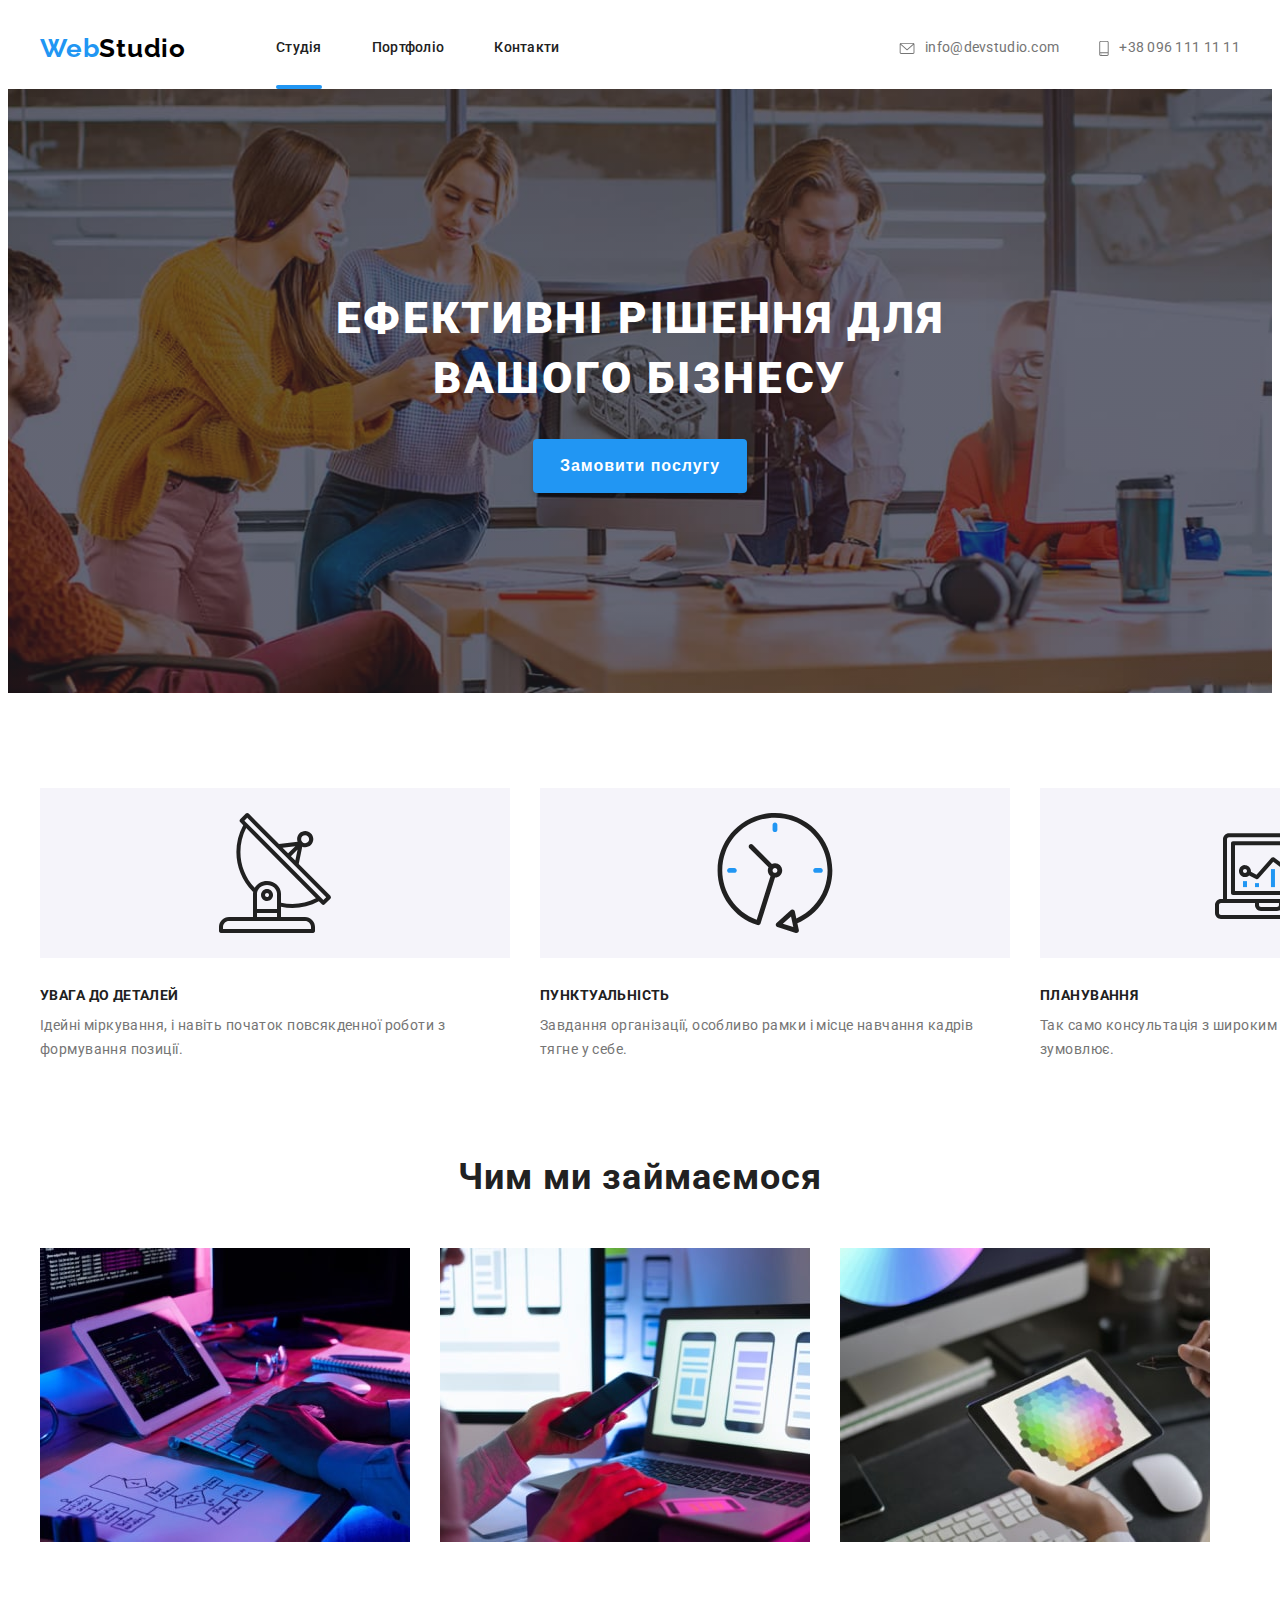
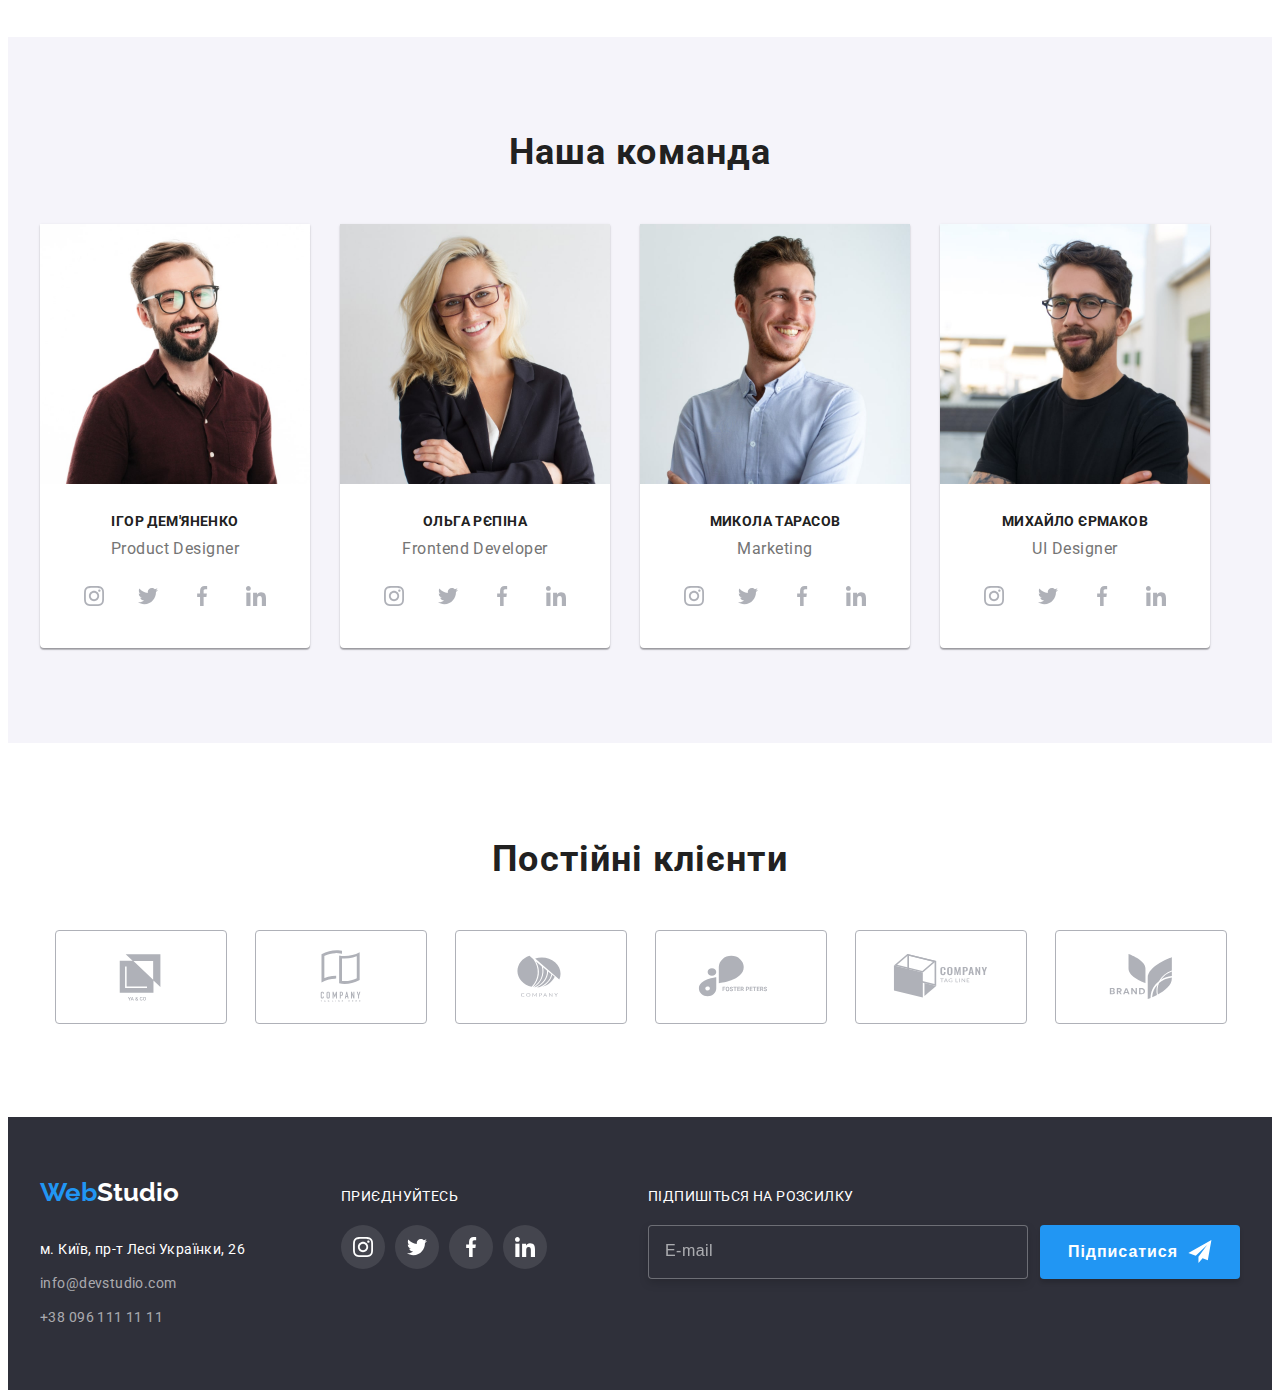
==== index.html @ 0c6d08ba "Homework-7.1." ====
<!DOCTYPE html>
<html lang="uk-ua">
<head>
    <meta charset="UTF-8">
    <meta http-equiv="X-UA-Compatible" content="IE=edge">
    <meta name="viewport" content="width=device-width, initial-scale=1.0">
    <title>WebStudio</title>
    <link rel="preconnect" href="https://fonts.googleapis.com"> 
<link rel="preconnect" href="https://fonts.gstatic.com" crossorigin> 
<link href="https://fonts.googleapis.com/css2?family=Raleway:wght@700&family=Roboto:wght@400;500;700;900&display=swap" rel="stylesheet">
<link rel="stylesheet" href="https://cdnjs.cloudflare.com/ajax/libs/modern-normalize/1.1.0/modern-normalize.min.css" integrity="sha512-wpPYUAdjBVSE4KJnH1VR1HeZfpl1ub8YT/NKx4PuQ5NmX2tKuGu6U/JRp5y+Y8XG2tV+wKQpNHVUX03MfMFn9Q==" crossorigin="anonymous" referrerpolicy="no-referrer" />
<link rel="stylesheet" href="./css/style.css">
</head>

<body>
    
    
    <header class="header">    
        <div class="container main-nav">
            <a href="" class="header-logo link"> <span>Web</span>Studio</a>
        <nav class="nav">
        <ul class="header-list list">
            <li class="header-nav"><a href="./index.html" target="_self" class="header-link link active">Студія</a></li>
            <li class="header-nav"><a href="./portfolio/index.html" target="_self" class="header-link link">Портфоліо</a></li>
            <li class="header-nav"><a href="" class="header-link link">Контакти</a></li>
        </ul>
       </nav>
       <ul class="header-info list">
        <li class="header-nav header-icons"><a href="mailto:info@devstudio.com" class="header-links link"><svg width="16" height="12" class="icon-envelope"><use href="./img/icons.svg#icon-envelope-hover"></use></svg>info@devstudio.com</a></li>
        <li class="header-nav header-icons"><a href="tel:+380961111111" class="header-links link"><svg width="10" height="16" class="icon-smartphone"><use href="./img/icons.svg#icon-smartphone"></use></svg>+38 096 111 11 11</a></li>
       </ul>
    </div>
    </header>
    <main>
        <section class="cap">
            <div class="container hero">
          <h1 class="cap-title">Ефективні рішення для вашого бізнесу</h1>
          <button type="button" class="cap-btn" data-modal-open >Замовити послугу</button>
        </div>
        </section>
    
        <section class="details">
            <div class="container details-container">
            <h2 class="visually-hidden">Деталі роботи</h2>
            <ul class="detail-description">
                <li class="details-list list">
                    <svg width="70" height="70" class="icon icon-antenna"><use href="./img/icons.svg#icon-antenna"></use></svg>
                    <h3 class="details-title title">УВАГА ДО ДЕТАЛЕЙ</h3>
                    <p>Ідейні міркування, і навіть початок повсякденної роботи з формування позиції.</p>
                </li>
            </ul>
            <ul class="detail-description">
                <li class="details-list list">
                    <svg width="70" height="70" class="icon icon-antenna"><use href="./img/icons.svg#icon-clock"></use></svg>
                    <h3 class="details-title title">ПУНКТУАЛЬНІСТЬ</h3>
                    <p>Завдання організації, особливо рамки і місце навчання кадрів тягне у себе.</p>
                </li>
            </ul>
            <ul class="detail-description">
                <li class="details-list list">
                    <svg width="70" height="70" class="icon icon-antenna"><use href="./img/icons.svg#icon-diagram"></use></svg>
                    <h3 class="details-title title">ПЛАНУВАННЯ</h3>
                    <p>Так само консультація з широким активом значною мірою зумовлює.</p>
                </li>
            </ul>
            <ul class="detail-description">
                <li class="details-list list">
                    <svg width="70" height="70" class="icon icon-antenna"><use href="./img/icons.svg#icon-astronaut"></use></svg>
                    <h3 class="details-title title">СУЧАСНІ ТЕХНОЛОГІЇ</h3>
            <p>Значимість цих проблем настільки очевидна, що реалізація планових завдань.</p>
                </li>
            </ul>
        </div>
        </section>  

        <section class="work">
            <div class="container work-container">
            <h2 class="work-title">Чим ми займаємося</h2>
            <ul class="work-link list">
                <li class="work-links link"><img src="./img/img1.jpg" alt="Фотографії напрямку діяльності" width="370" height="294"></li>
                <li class="work-links link"><img src="./img/img2.jpg" alt="Фотографії напрямку діяльності" width="370" height="294"></li>
                <li class="work-links link"><img src="./img/img3.jpg" alt="Фотографії напрямку діяльності" width="370" height="294"></li>
            </ul>
            </div>
        </section>

        <section class="team">
            <div class="container team-containner">
            <h2 class="team-title">Наша команда</h2>
            <ul class="team-list list">
                <li class="team-position link">
                    <img src="./img/img_photo1.jpg" alt="Наша команда" width="270" height="260">
                        <h3 class="team-name title">Ігор Дем'яненко</h3>
                        <p class="team-text">Product Designer</p>
                        <ul class="team-soc list">
                            <li class="team-soc-items"><a href="#" class="team-soc-link link"> <svg width="20" height="20" class="team-soc-icons">
                                <use href="./img/icons.svg#icon-instagram"></use>
                            </svg></a></li>
                            <li class="team-soc-items"><a href="#" class="team-soc-link link"> <svg width="20" height="20" class="team-soc-icons">
                                <use href="./img/icons.svg#icon-twitter"></use>
                            </svg></a></li>
                            <li class="team-soc-items"><a href="#" class="team-soc-link link"> <svg width="20" height="20" class="team-soc-icons">
                                <use href="./img/icons.svg#icon-facebook"></use>
                            </svg></a></li>
                            <li class="team-soc-items"><a href="#" class="team-soc-link link"> <svg width="20" height="20" class="team-soc-icons">
                                <use href="./img/icons.svg#icon-linkedin"></use>
                            </svg></a></li>
                        </ul>
                </li>
                <li class="team-position link">
                    <img src="./img/img_photo2.jpg" alt="Наша команда" width="270" height="260">
                        <h3 class="team-name title">Ольга Рєпіна</h3>
                        <p class="team-text">Frontend Developer</p>
                        <ul class="team-soc list">
                            <li class="team-soc-items"><a href="#" class="team-soc-link link"> <svg width="20" height="20" class="team-soc-icons">
                                <use href="./img/icons.svg#icon-instagram"></use>
                            </svg></a></li>
                            <li class="team-soc-items"><a href="#" class="team-soc-link link"> <svg width="20" height="20" class="team-soc-icons">
                                <use href="./img/icons.svg#icon-twitter"></use>
                            </svg></a></li>
                            <li class="team-soc-items"><a href="#" class="team-soc-link link"> <svg width="20" height="20" class="team-soc-icons">
                                <use href="./img/icons.svg#icon-facebook"></use>
                            </svg></a></li>
                            <li class="team-soc-items"><a href="#" class="team-soc-link link"> <svg width="20" height="20" class="team-soc-icons">
                                <use href="./img/icons.svg#icon-linkedin"></use>
                            </svg></a></li>
                        </ul>
                </li>
                <li class="team-position link">
                    <img  src="./img/img_photo3.jpg" alt="Наша команда" width="270" height="260">
                        <h3 class="team-name title">Микола Тарасов</h3>
                        <p class="team-text">Marketing</p>
                        <ul class="team-soc list">
                            <li class="team-soc-items"><a href="#" class="team-soc-link link"> <svg width="20" height="20" class="team-soc-icons">
                                <use href="./img/icons.svg#icon-instagram"></use>
                            </svg></a></li>
                            <li class="team-soc-items"><a href="#" class="team-soc-link link"> <svg width="20" height="20" class="team-soc-icons">
                                <use href="./img/icons.svg#icon-twitter"></use>
                            </svg></a></li>
                            <li class="team-soc-items"><a href="#" class="team-soc-link link"> <svg width="20" height="20" class="team-soc-icons">
                                <use href="./img/icons.svg#icon-facebook"></use>
                            </svg></a></li>
                            <li class="team-soc-items"><a href="#" class="team-soc-link link"> <svg width="20" height="20" class="team-soc-icons">
                                <use href="./img/icons.svg#icon-linkedin"></use>
                            </svg></a></li>
                        </ul>
                </li>
                <li class="team-position link">
                    <img src="./img/img_photo4.jpg" alt="Наша команда" width="270" height="260">
                        <h3 class="team-name title">Михайло Єрмаков</h3>
                        <p class="team-text">UI Designer</p>
                        <ul class="team-soc list">
                            <li class="team-soc-items"><a href="#" class="team-soc-link link"> <svg width="20" height="20" class="team-soc-icons">
                                <use href="./img/icons.svg#icon-instagram"></use>
                            </svg></a></li>
                            <li class="team-soc-items"><a href="#" class="team-soc-link link"> <svg width="20" height="20" class="team-soc-icons">
                                <use href="./img/icons.svg#icon-twitter"></use>
                            </svg></a></li>
                            <li class="team-soc-items"><a href="#" class="team-soc-link link"> <svg width="20" height="20" class="team-soc-icons">
                                <use href="./img/icons.svg#icon-facebook"></use>
                            </svg></a></li>
                            <li class="team-soc-items"><a href="#" class="team-soc-link link"> <svg width="20" height="20" class="team-soc-icons">
                                <use href="./img/icons.svg#icon-linkedin"></use>
                            </svg></a></li>
                        </ul>
                </li>
            </ul>

            
           </div>
        
        </section>
        <section class="customers">
            <div class="container regular-customers">
                <h2 class="customers-title title">Постійні клієнти</h2>
                <ul class="customers-list list">
                    <li class="customers-items"><a href="#" class="customers-link link"><svg width="106" height="60" class="icon-Logo-1"><use href="./img/icons.svg#icon-Logo"></use></svg></a></li>
                    <li class="customers-items"><a href="#" class="customers-link link"><svg width="106" height="60" class="icon-Logo-1"><use href="./img/icons.svg#icon-Logo-2"></use></svg></a></li>
                    <li class="customers-items"><a href="#" class="customers-link link"><svg width="106" height="60" class="icon-Logo-1"><use href="./img/icons.svg#icon-Logo-3"></use></svg></a></li>
                    <li class="customers-items"><a href="#" class="customers-link link"><svg width="106" height="60" class="icon-Logo-1"><use href="./img/icons.svg#icon-Logo-4"></use></svg></a></li>
                    <li class="customers-items"><a href="#" class="customers-link link"><svg width="106" height="60" class="icon-Logo-1"><use href="./img/icons.svg#icon-Logo-5"></use></svg></a></li>
                    <li class="customers-items"><a href="#" class="customers-link link"><svg width="106" height="60" class="icon-Logo-1"><use href="./img/icons.svg#icon-Logo-6"></use></svg></a></li>
                </ul>
            </div>
        </section>
    </main>
    <footer>
        <section class="footer">
            <div class="container footer-container">
            
            <address class="address">
                <ul class="contact-list list">
                    <li><a href="" class="footer-logo link"> <span>Web</span>Studio</a></li>
                    <li class="contact-items"><a href="https://goo.gl/maps/dPoQDVjqcK9kiGsp6" target="_blank" rel="noopener noreferrer nofolow" class="contact-link link contact-address">м. Київ, пр-т Лесі Українки, 26</a></li>
                    <li class="contact-items"><a href="mailto:info@devstudio.com" class="contact-link link">info@devstudio.com</a></li>
                    <li class="contact-items"><a href="tel:+380961111111" class="contact-link link ">+38 096 111 11 11</a></li>
                </ul>
                
                
                <ul class="footer-soc list">
                    <li><p class="footer-title">приєднуйтесь</p></li>
                    
                    <li class="footer-soc-items"><a href="#" class="footer-soc-link link"> <svg width="20" height="20" class="footer-soc-icons">
                        <use href="./img/icons.svg#icon-instagram"></use>
                    </svg></a></li>
                    <li class="footer-soc-items"><a href="#" class="footer-soc-link link"> <svg width="20" height="20" class="footer-soc-icons">
                        <use href="./img/icons.svg#icon-twitter"></use>
                    </svg></a></li>
                    <li class="footer-soc-items"><a href="#" class="footer-soc-link link"> <svg width="20" height="20" class="footer-soc-icons">
                        <use href="./img/icons.svg#icon-facebook"></use>
                    </svg></a></li>
                    <li class="footer-soc-items"><a href="#" class="footer-soc-link link"> <svg width="20" height="20" class="footer-soc-icons">
                        <use href="./img/icons.svg#icon-linkedin"></use>
                    </svg></a></li>
                </ul>
            </address>
            <fotm action="">
                <div class="footer-label"><label for="email" class="footer-form-text">Підпишіться на розсилку</label></div>
                <div class="footer-input-btn"><input type="email" name="email" id="email" class="footer-form-input" placeholder="E-mail">
                <button type="submit" class="footer-btn">Підписатися <svg width="24" height="24" class="icon-send"><use href="./img/icons.svg#icon-send"></use></svg></button></div>
            </fotm>
        </div>
        </section>
    </footer>
    <div class="forma is-hidden" data-modal >
        <div class="forma-bg" >
            <button data-modal-close  type="button" class="forma-bt">
            <svg width="11" height="11" class="icon icon-Vector"><use href="./img/icons.svg#icon-Vector"></use></svg></button>
            <p class="modal-heading">Залиште свої дані, ми вам передзвонимо</p>

            <form action="">
            <div class="modal-imput-group"> 
                <label for="name">Iм'я</label>
                <div class="modal-imput-wrapper"> <input type="text" class="modal-input" id="name" name="name" required>
                <svg width="18" height="18" class="modal-input-icon"><use href="./img/icons.svg#icon-person"></use></svg>
            </div>
            </div>

                <div class="modal-imput-group">
                    <label for="tel">Телефон</label>
                    <div class="modal-imput-wrapper"> <input type="tel" class="modal-input" id="tel" name="tel" required>
                    <svg width="18" height="18" class="modal-input-icon"><use href="./img/icons.svg#icon-phone"></use></svg>
                </div>
            </div>

                <div class="modal-imput-group">
                <label for="email">Пошта</label>
                <div class="modal-imput-wrapper"> <input type="email" class="modal-input" id="email" name="email" required>
                <svg width="18" height="18" class="modal-input-icon"><use href="./img/icons.svg#icon-email"></use></svg>
            </div>
            </div>

            <div class="modal-imput-group">
                <label for="comment">Коментар</label>
                <textarea name="comment" id="comment" placeholder="Введіть текст" class="modal-text"></textarea>
            </div>

            <div class="modal-imput-group">
                <input type="checkbox" name="contract" id="contract" required class="modal-politic-check visually-hidden">
                <label for="contract" class="modal-politik-label"><span class="modal-politic-check2"><svg width="11" height="9"><use href="./img/icons.svg#icon-check"></use></svg></span ><div class="modal-contract-span"> Погоджуюся з розсилкою та приймаю <a class="modal-contract link" href="" target="_blank">Умови договору</a></div> </label>  
            </div>
               <div class="btn-sumbit"> <button type="submit" class="form-btn">Відправити</button></div>
            
            </form>
            
        </div>
    </div>
    <script src="./js/modal.js"></script>
</body>
</html>
---- css/style.css ----
:root{
    --accent-color: #2196F3;
    --color-white: #FFFFFF;
}


p, h1, h2, h3 {
    margin: 0px;
}
ul {
margin: 0px;
padding: 0px;
}

img {
    display: block;
}


body{
    font-family: 'roboto', 'relewey', sans-serif;
    color: #212121;
}

/* --------------UNIVERSAL CLASSES------------ */


.container {
    width: 1200px;
    padding: 0px 15px;
    margin-left: auto;
    margin-right: auto;
    /* outline: 2px solid red; */
}



.link{
    text-decoration: none;
}

.list{
    list-style: none;
}

.title {
    font-size: 14px;
    line-height: 1.14;
    letter-spacing: 0.03em;
    text-transform: uppercase;
    }

.visually-hidden {
        position: absolute;
        width: 1px;
        height: 1px;
        margin: -1px;
        border: 0;
        padding: 0;
        white-space: nowrap;
        overflow: hidden;
        opacity: 0;
    }


/* --------------HEADER------------ */





.header{
    background-color: #FFFFFF;
    border-bottom: #ECECEC;
}

.main-nav {
    display: flex;
    align-items: center;
}



.header-logo {
padding: 25px 0px;
margin-right: 90px;
display: block;


font-family: 'Raleway';
font-style: normal;
font-weight: 700;
font-size: 26px;
line-height: 1.19;
letter-spacing: 0.03em;
color: #000000;
}

.header-logo > span {
color: #2196F3;
}

.header-list{
    display: flex;
}
.header-list .header-nav:not(:last-child) {
    margin-right: 50px;
}


.header-link {
    display: block;
    padding-top: 32px;
    padding-bottom: 33px;
    position: relative;
    transition-property: var(--accent-color);
    transition-duration: 250ms;
   

    font-weight: 500;
    font-size: 14px;
    line-height: 1.14;
    letter-spacing: 0.02em;
    color: #212121;
    
}

.header-link:hover,
.header-link:focus,
.header-link:active {
    color: var(--accent-color);
}

.active:visited{
    color: var(--accent-color);
}



.active::after{
    position: absolute;
    left: 0;
    bottom: 0;
    content: '';
    display: block;
    height: 4px;
    width: 100%;
    background-color: var(--accent-color);
    border-radius: 2px;
}



.header-info {
    margin-left: auto;
    display: flex;
    
}
.header-info .header-nav:not(:last-child) {
    margin-right: 40px;
}

.header-links{
    display: flex;
    padding-top: 30px;
    padding-bottom: 30px;
    align-items: center;

    transition-property: var(--accent-color);
    transition-duration: 250ms;


font-size: 14px;
line-height: 1.14;
letter-spacing: 0.02em;
color: #757575;
}

.header-links:hover,
.header-links:focus{
    color: #2196F3
}

.icon-envelope{
  
    margin-right: 10px;
    fill: currentColor;
}
.icon-envelope:hover,
.icon-envelope:focus{
    fill: currentColor;
}

.icon-smartphone{
    margin-right: 10px;
    fill: currentColor;
}
.icon-smartphone:hover,
.icon-smartphone:focus{
    fill: currentColor;
}


/* --------------CAP------------ */

.cap {
    background-color: 
    #2F303A;
    background-image: linear-gradient(rgba(47, 48, 58, 0.4), rgba(47, 48, 58, 0.4)), url(../img/img-hiro.jpeg);
    background-repeat: no-repeat;
    background-size: cover;
    background-position: center;

}

.hero {
    padding-top: 200px;
    padding-bottom: 200px;
    text-align: center;
    display: block;
    

    
    
}

.cap-title {
    margin-bottom: 30px;
    max-width: 700px;
    margin-left: auto;
    margin-right: auto;
    

    font-weight: 900;
    font-size: 44px;
    line-height: 1.36;
    
    letter-spacing: 0.06em;
    text-transform: uppercase;
    color: #FFFFFF;
}

.cap-btn{
cursor: pointer;
background-color: #2196F3;
border-radius: 4px;
border: 2px solid transparent;
box-shadow: 0px 4px 4px rgba(0, 0, 0, 0.15);
min-width: 200px;
}
.cap-btn{
    display: inline-block;
    padding: 10px 25px;
    text-align: center;

    font-weight: 700;
    font-size: 16px;
    line-height: 1.88;
    letter-spacing: 0.06em; 
    color: #FFFFFF;
}
.cap-btn:hover,
.cap-btn:focus,
.cap-btn:active{
background-color: #2196F3;
}

/* --------------DETAILS------------ */


.details{
    background-color: #FFFFFF;
}

.details-container {
    display: flex;
    padding-top: 95px;
    padding-bottom: 95px;
}

.details-list > p {
    font-size: 14px;
    line-height: 1.71;
    letter-spacing: 0.03em;
    color: #757575;
}

.details-list {
    display: flex;
    flex-wrap: wrap;
    
}

.detail-description:not(:last-child) {
    margin-right: 30px;
}




.icon-antenna{
    width: 270px;
    height: 120px;
    background-color: #F5F4FA;
    margin-bottom: 30px;
    display: flex;
    justify-content: center;
    align-items: center;
    fill: #212121;
    padding: 25px 100px;

}



.details-title {
    margin-bottom: 10px;
}



/* -------------WORK------------- */

.work{
    background-color: #FFFFFF
}

.work-container {
   padding-top: 0px;
   padding-bottom: 95px;
   
}

.work-title {
text-align: center;

font-size: 36px;
line-height: 1.16;
letter-spacing: 0.03em;
margin-bottom: 50px;
}

.work-link {
    display: flex;
}
.work-link .work-links:not(:last-child) {
margin-right: 30px;
}



/* -------------TEAM------------- */

.team{
    background-color: #F5F4FA;
}

.team-containner {
    padding-top: 95px;
    padding-bottom: 95px;
}

.team-title {
font-size: 36px;
line-height: 1.16;
text-align: center;
letter-spacing: 0.03em;
margin-bottom: 50px;
color: #212121;
}

.team-list {
    display: flex;
    
    
}

.team-position{
    background-color: #FFFFFF;
    text-align: center;
    border-radius: 0px 0px 4px 4px;
    box-shadow: 0px 1px 3px rgba(0, 0, 0, 0.12), 0px 1px 1px rgba(0, 0, 0, 0.14), 0px 2px 1px rgba(0, 0, 0, 0.2);
}

.team-list .team-position:not(:last-child){
    margin-right: 30px;
}

.team-name {
    margin: 30px auto 10px;
}

.team-text {
margin-bottom: 15px;

font-size: 16px;
line-height: 1.18;
letter-spacing: 0.03em;
color: #757575;
}

.team-soc{
    display: flex;
    justify-content: center;
    text-align: center;
    padding-bottom: 30px;
}

.team-soc-items{
    width: 44px;
    height: 44px;
}

.team-soc-items:not(:last-child){
    margin-right: 10px;
}

.team-soc-link {
    width: 100%;
    height: 100%;
    display: flex;
    justify-content: center;
    align-items: center;
    border-radius: 50%;
    background-color: #FFFFFF;
    color: #AFB1B8;
    transition-property: background-color;
    transition-duration: 250ms;
    transition-timing-function: linear;
    transition-property: color;
    transition-duration: 250ms;
    transition-timing-function: linear;
}

.team-soc-link:hover {
    background-color: #2196F3;
    color: #FFFFFF;
}
.team-soc-icons {
    fill: currentColor;
}

/* -------------CUSTOMERS------------- */

.customers{
    background-color: #FFFFFF;
}

.regular-customers{
    padding-top: 95px;
    padding-bottom: 95px;
}

.customers-title{
margin-bottom: 50px;

text-transform: none;
font-style: normal;
font-size: 36px;
line-height: 1.17;
text-align: center;
letter-spacing: 0.03em;
color: #212121;
}

.customers-list{
    display: flex;
    justify-content: center;
}
.customers-items:not(:last-child){
    margin-right: 30px;
}

.customers-items{
    width: 170px;
    height: 92px;
   
}


        .customers-link{
            width: 100%;
            height: 100%;
            display: flex;
            justify-content: center;
            align-items: center;
            border: 1px solid #AFB1B8;
            border-radius: 4px;
            background-color: #FFFFFF;
            color: #AFB1B8;

            transition-property: border;
            transition-duration: 250ms;
            transition-timing-function: linear;

            transition-property: color;
            transition-duration: 250ms;
            transition-timing-function: linear;
        }



    .customers-link:hover {
        border: 1px solid #2196F3;
        color: #2196F3;
      }

      .icon-Logo-1{
        fill: currentColor;
      }


/* -------------FOOTER------------- */


.footer {
    background-color: #2F303A
    
}

.footer-container {
    padding-top: 60px;
    padding-bottom: 60px;
    display: flex;
    align-items: baseline;
    
}

.address{
    display: flex;
    align-items: baseline;
}

.contact-list{
    margin-right: 70px;
    min-width: 231px;
}


    
    .footer-logo {
        margin-bottom: 30px;
        display: block;


        font-family: 'Raleway';
        font-style: normal;
        font-weight: 700;
        font-size: 26px;
        line-height: 1.19;
        color: #FFFFFF;

    }

    .footer-logo > span {
        color: #2196F3;
        }

    .contact-link{
        font-style: normal;
        font-size: 14px;
        line-height: 1.71;
        letter-spacing: 0.03em;
        color: rgba(255, 255, 255, 0.6);
    }

    .contact-items:not(:last-child){
        margin-bottom: 10px;
    }

    .contact-address {
        color: #FFFFFF;
    }



.footer-soc{
    display: flex;
    flex-wrap: wrap;
    margin-right: 90px;

}

.footer-title{
min-width: 206px;
margin-bottom: 20px;

font-style: normal;
font-size: 14px;
line-height: 1.14;
letter-spacing: 0.03em;
text-transform: uppercase;
color: #FFFFFF;

}


.footer-soc-items{

text-align: center;
    width: 44px;
    height: 44px;
 
}

.footer-soc-items:not(:last-child){
    margin-right: 10px;
}

.footer-soc-link {
    width: 100%;
    height: 100%;
    display: flex;
    justify-content: center;
    align-items: center;
    border-radius: 50%;
    background-color: rgba(255, 255, 255, 0.1);;
    color: #FFFFFF;

    transition-property: background-color;
    transition-duration: 250ms;
    transition-timing-function: linear;
}

.footer-soc-link:hover {
    background-color: #2196F3;
}
.footer-soc-icons {
    fill: currentColor;
}

.footer-form-join{
    margin-left: auto;
    margin-right: 0;
    
}

.footer-form-text {
    
    font-size: 14px;
    line-height: 16px;
    letter-spacing: 0.03em;
    text-transform: uppercase;
    color: #FFFFFF;
}

.footer-input-btn{
    display: flex;
}

.footer-form-input {
    width: 360px;
    height: 50px;
    border: 1px solid rgba(255, 255, 255, 0.3);
filter: drop-shadow(0px 4px 4px rgba(0, 0, 0, 0.15));
border-radius: 4px;
background-color: #2F303A;
padding-left: 16px;
color: #FFFFFF;
margin-right: 12px;
transition-property: border-color;
transition-duration: 250ms;
transition-timing-function: linear;
}

.footer-form-input:hover,
.footer-form-input:focus{
    outline: transparent;
    border-color: var(--accent-color);
}



.footer-form-input::placeholder{
    font-weight: 400;
    font-size: 16px;
    line-height: 1.25;
    display: flex;
    align-items: center;
    letter-spacing: 0.03em;
    color: rgba(255, 255, 255, 0.6);
    }

.footer-label{
    margin-bottom: 20px;
}

.footer-btn {
    padding: 10px 28px 10px 28px;
    background-color: var(--accent-color);
    box-shadow: 0px 4px 4px rgba(0, 0, 0, 0.15);
border-radius: 4px;
border: transparent;
cursor: pointer;

    font-weight: 700;
font-size: 16px;
line-height: 1.88;
display: flex;
align-items: center;
text-align: center;
letter-spacing: 0.06em;
color: #FFFFFF;

}



.icon-send {
    margin-left: 10px;
    height: 24px;
    width: 24px;
    fill: #FFFFFF;
}





/* ----------------FORM--------------- */


.forma{
    position: fixed;
    top: 0;
    height: 100%;
    width: 100%;
    background-color: rgba(0, 0, 0, 0.2);
    

    transition-property: opacity, visibility;
    transition-duration: 250ms;
    transition-timing-function: linear;  
}



.forma-bg{
    position: absolute;
    left: 50%;
    top: 50%;
    width: 528px;
    height: 581px;
    transform: translate(-50%, -50%) scale(1);
    background-color: #FFFFFF;
    box-shadow: 0px 1px 3px rgba(0, 0, 0, 0.12), 0px 1px 1px rgba(0, 0, 0, 0.14), 0px 2px 1px rgba(0, 0, 0, 0.2);
    border-radius: 4px;
    padding: 40px;

    transition-property: transform;
    transition-duration: 250ms;
    transition-timing-function: linear;
    

} 

.forma.is-hidden .forma-bg{
    transform: translate(-50%, -50%) scale(0);
   
}

.forma-bt{
    display: inline-block;
    cursor: pointer;
    position: absolute;
    top: 8px;
    right: 8px;
    width: 30px;
    height: 30px;
    border-radius: 50%;
    background-color: #FFFFFF;
    border: 1px solid rgba(0, 0, 0, 0.1);
    transition: fill 250ms linear;
    
}

.forma-bt:hover,
.forma-bt:focus{
    fill: var(--accent-color);
}

.is-hidden{
    opacity: 0;
    visibility: hidden;
    pointer-events: none;
}

.modal-heading{
font-weight: 700;
font-size: 20px;
line-height: 1.15;
text-align: center;
letter-spacing: 0.03em;
color: #212121;

margin-bottom: 10px;
}

.modal-input{
    width: 100%;
    height: 40px;
    border: 1px solid rgba(33, 33, 33, 0.2);
    border-radius: 4px;
    padding-left: 12px;
    
}

.modal-text::placeholder{
font-weight: 400;
font-size: 12px;
line-height: 1.16;
letter-spacing: 0.01em;
color: rgba(117, 117, 117, 0.5);
}

.form-btn{
display: inline-block;
align-items: center;
text-align: center;
margin-left: 113px;
margin-right: auto;

font-weight: 700;
font-size: 16px;
line-height: 1.88;
letter-spacing: 0.06em;
color: #FFFFFF;

padding: 10px 52px;
background: #188CE8;
border: #188CE8;
box-shadow: 0px 4px 4px rgba(0, 0, 0, 0.15);
border-radius: 4px;
cursor: pointer;
}


.modal-imput-group label{
font-weight: 400;
font-size: 12px;
line-height: 1.16;
letter-spacing: 0.01em;
color: #757575;
margin-bottom: 5px;
display: block;
}


.modal-imput-group:nth-child(-n + 3){
    margin-bottom: 10px;
}
.modal-imput-group:nth-child(4){
    margin-bottom: 20px;
}
.modal-imput-group:nth-child(5){
    margin-bottom: 30px;
    display: flex;
    justify-content: center;
    align-items: center;
}



.modal-input{
    padding-left: 42px;
    transition-property: border-color;
    transition-duration: 250ms;
    transition-timing-function: linear;
}

.modal-input:hover,
.modal-input:focus{
    border-color: var(--accent-color);
    outline: transparent;
}

.modal-input:hover + svg,
.modal-input:focus + svg{
    fill: var(--accent-color);
}


.modal-text{
width: 448px;
height: 120px;
left: 576px;
top: 519px;
border: 1px solid rgba(33, 33, 33, 0.2);
border-radius: 4px;
resize: none;
padding: 12px 16px;
transition-property: border-color;
transition-duration: 250ms;
transition-timing-function: linear;
}

.modal-text:hover,
.modal-text:focus{
    border-color: var(--accent-color);
    outline: transparent;
}


.modal-input-icon{
    position: absolute;
    top: 50%;
    left: 12px;
    transform: translateY(-50%);
    transition-property: fill;
    transition-duration: 250ms;
    transition-timing-function: linear;
}

.modal-imput-wrapper{
    position: relative;
}

label.modal-politik-label{
align-items: center;
display: flex;
align-items: center;
font-weight: 400;
font-size: 14px;
line-height: 1.71;
letter-spacing: 0.03em;
color: #757575;
/* margin-bottom: 30px; */
}

.modal-politic-check2{
    width: 16px;
    height: 15px;
    border: 2px solid #212121;
    border-radius: 2px;
    margin-right: 10px;
    display: flex;
    justify-content: center;
    align-items: center;
    
}
.modal-politic-check2 svg{
    fill: transparent;
}
.modal-politic-check:checked + label > span{
    border: none;
    background-color: var(--accent-color);
}

.modal-politic-check:checked + label > span svg{
    fill: var(--color-white);
}

.modal-contract{
    padding-left: 3px;
    color: var(--accent-color);
}

.modal-contract-span{
    position: relative;
}

.modal-contract::after{
    content: "";
    display: block;
    position: absolute;
    right: 0;
    bottom: 5px;
    width: 112px;
    height: 1px;
    background-color: var(--accent-color);

}
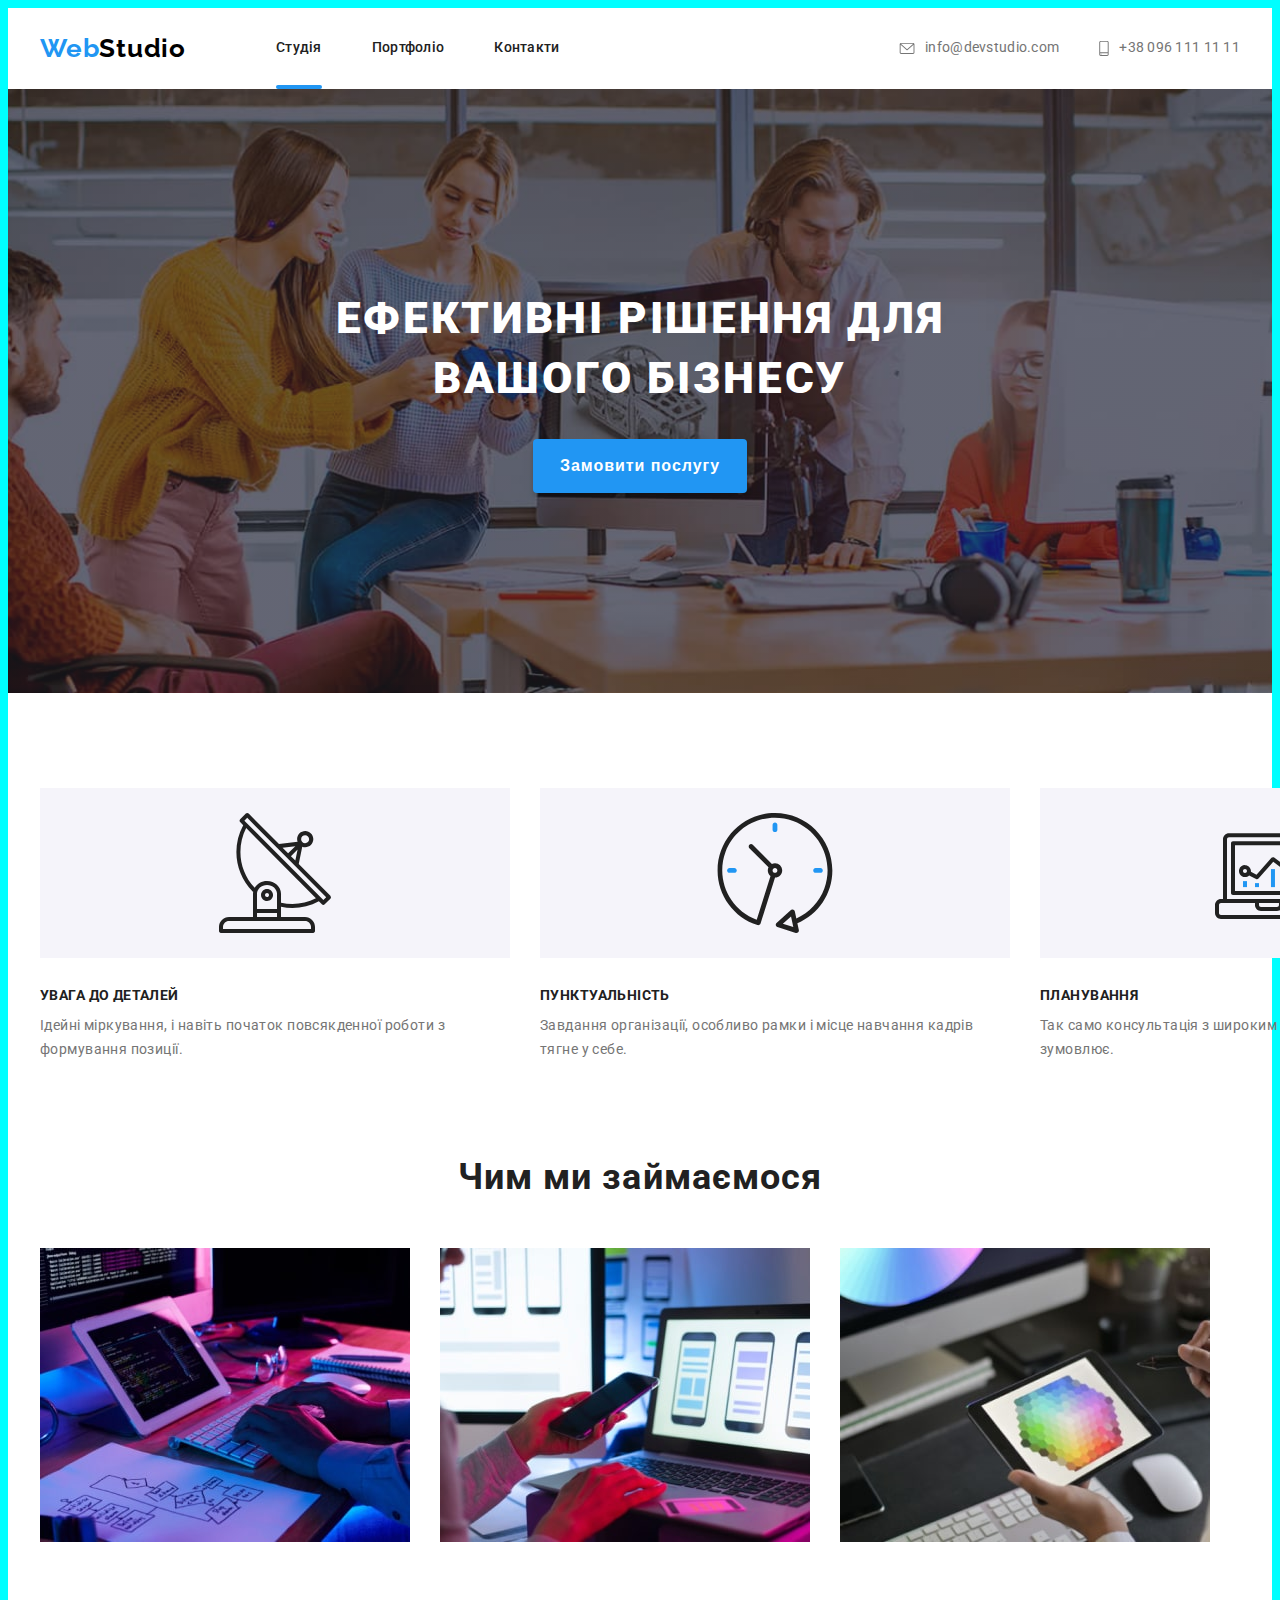
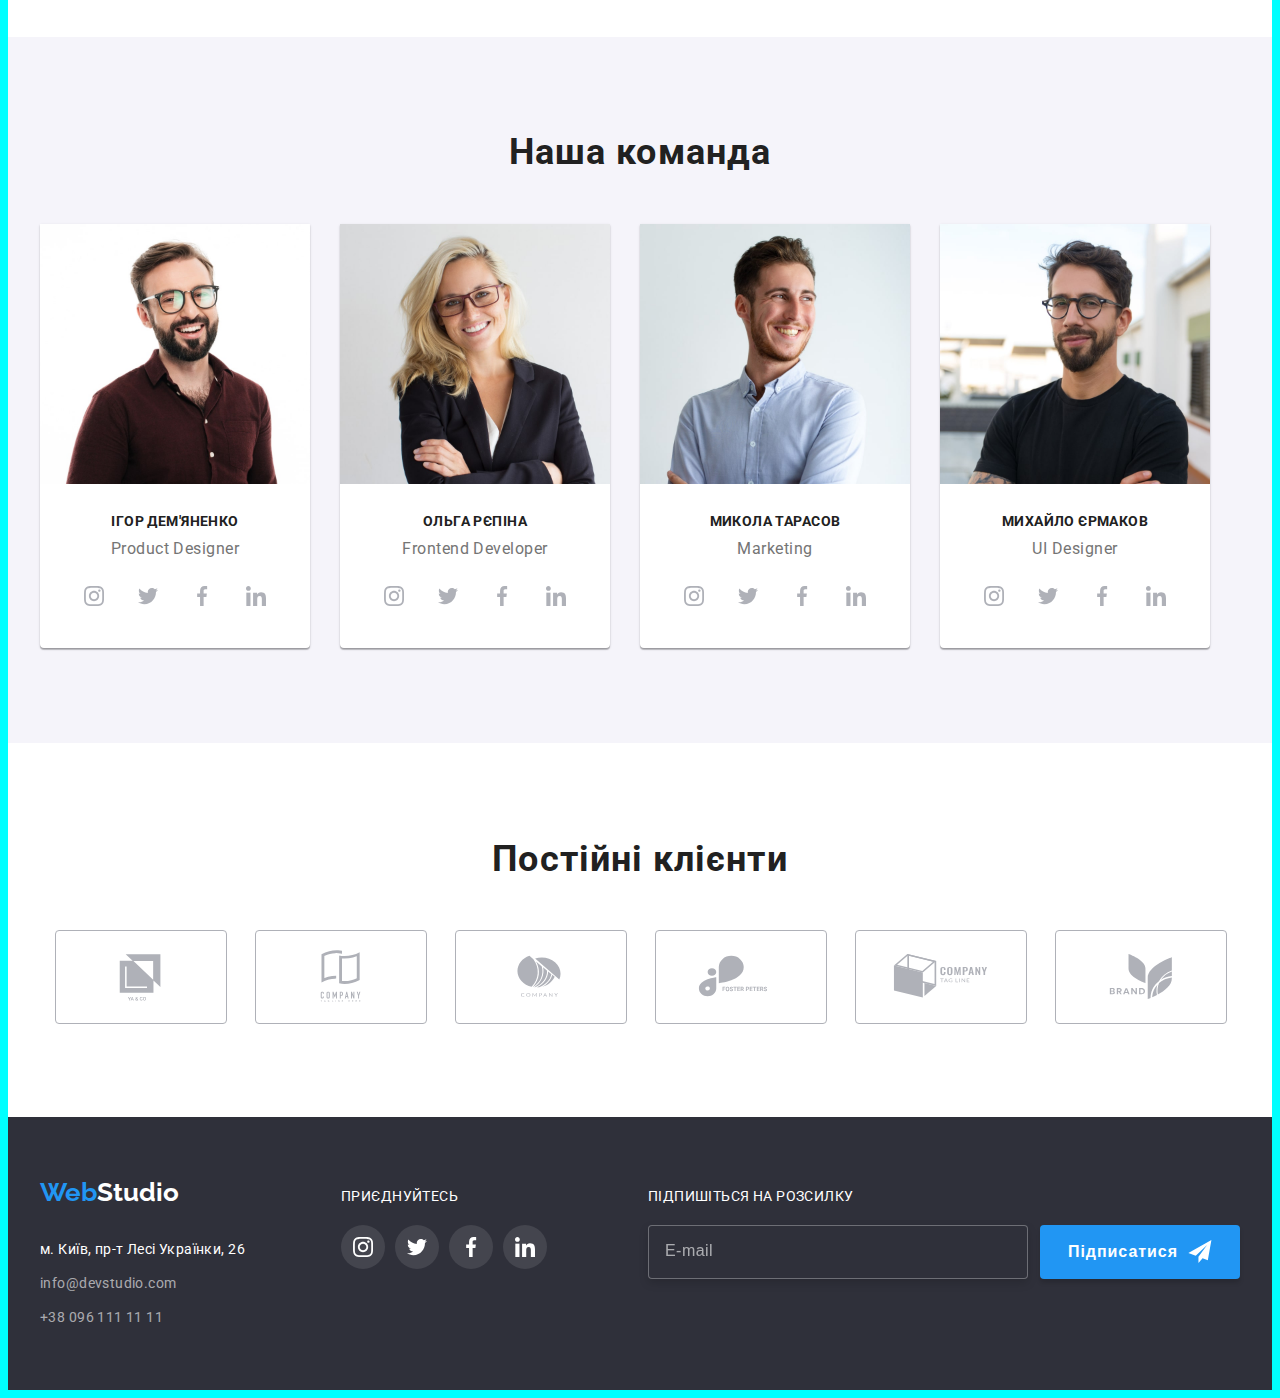
==== commit 6f422bd7: "homework-7.2." ====
--- a/index.html
+++ b/index.html
@@ -10,6 +10,7 @@
 <link href="https://fonts.googleapis.com/css2?family=Raleway:wght@700&family=Roboto:wght@400;500;700;900&display=swap" rel="stylesheet">
 <link rel="stylesheet" href="https://cdnjs.cloudflare.com/ajax/libs/modern-normalize/1.1.0/modern-normalize.min.css" integrity="sha512-wpPYUAdjBVSE4KJnH1VR1HeZfpl1ub8YT/NKx4PuQ5NmX2tKuGu6U/JRp5y+Y8XG2tV+wKQpNHVUX03MfMFn9Q==" crossorigin="anonymous" referrerpolicy="no-referrer" />
 <link rel="stylesheet" href="./css/style.css">
+<link rel="stylesheet" href="./css/main.min.css">
 </head>
 
 <body>
@@ -17,11 +18,11 @@
     
     <header class="header">    
         <div class="container main-nav">
-            <a href="" class="header-logo link"> <span>Web</span>Studio</a>
+            <a href="./index.html" class="header-logo link"> <span>Web</span>Studio</a>
         <nav class="nav">
         <ul class="header-list list">
             <li class="header-nav"><a href="./index.html" target="_self" class="header-link link active">Студія</a></li>
-            <li class="header-nav"><a href="./portfolio/index.html" target="_self" class="header-link link">Портфоліо</a></li>
+            <li class="header-nav"><a href="./portfolio.html" target="_self" class="header-link link">Портфоліо</a></li>
             <li class="header-nav"><a href="" class="header-link link">Контакти</a></li>
         </ul>
        </nav>
--- a/css/main.min.css
+++ b/css/main.min.css
@@ -0,0 +1 @@
+body{background-color:aqua}/*# sourceMappingURL=main.min.css.map */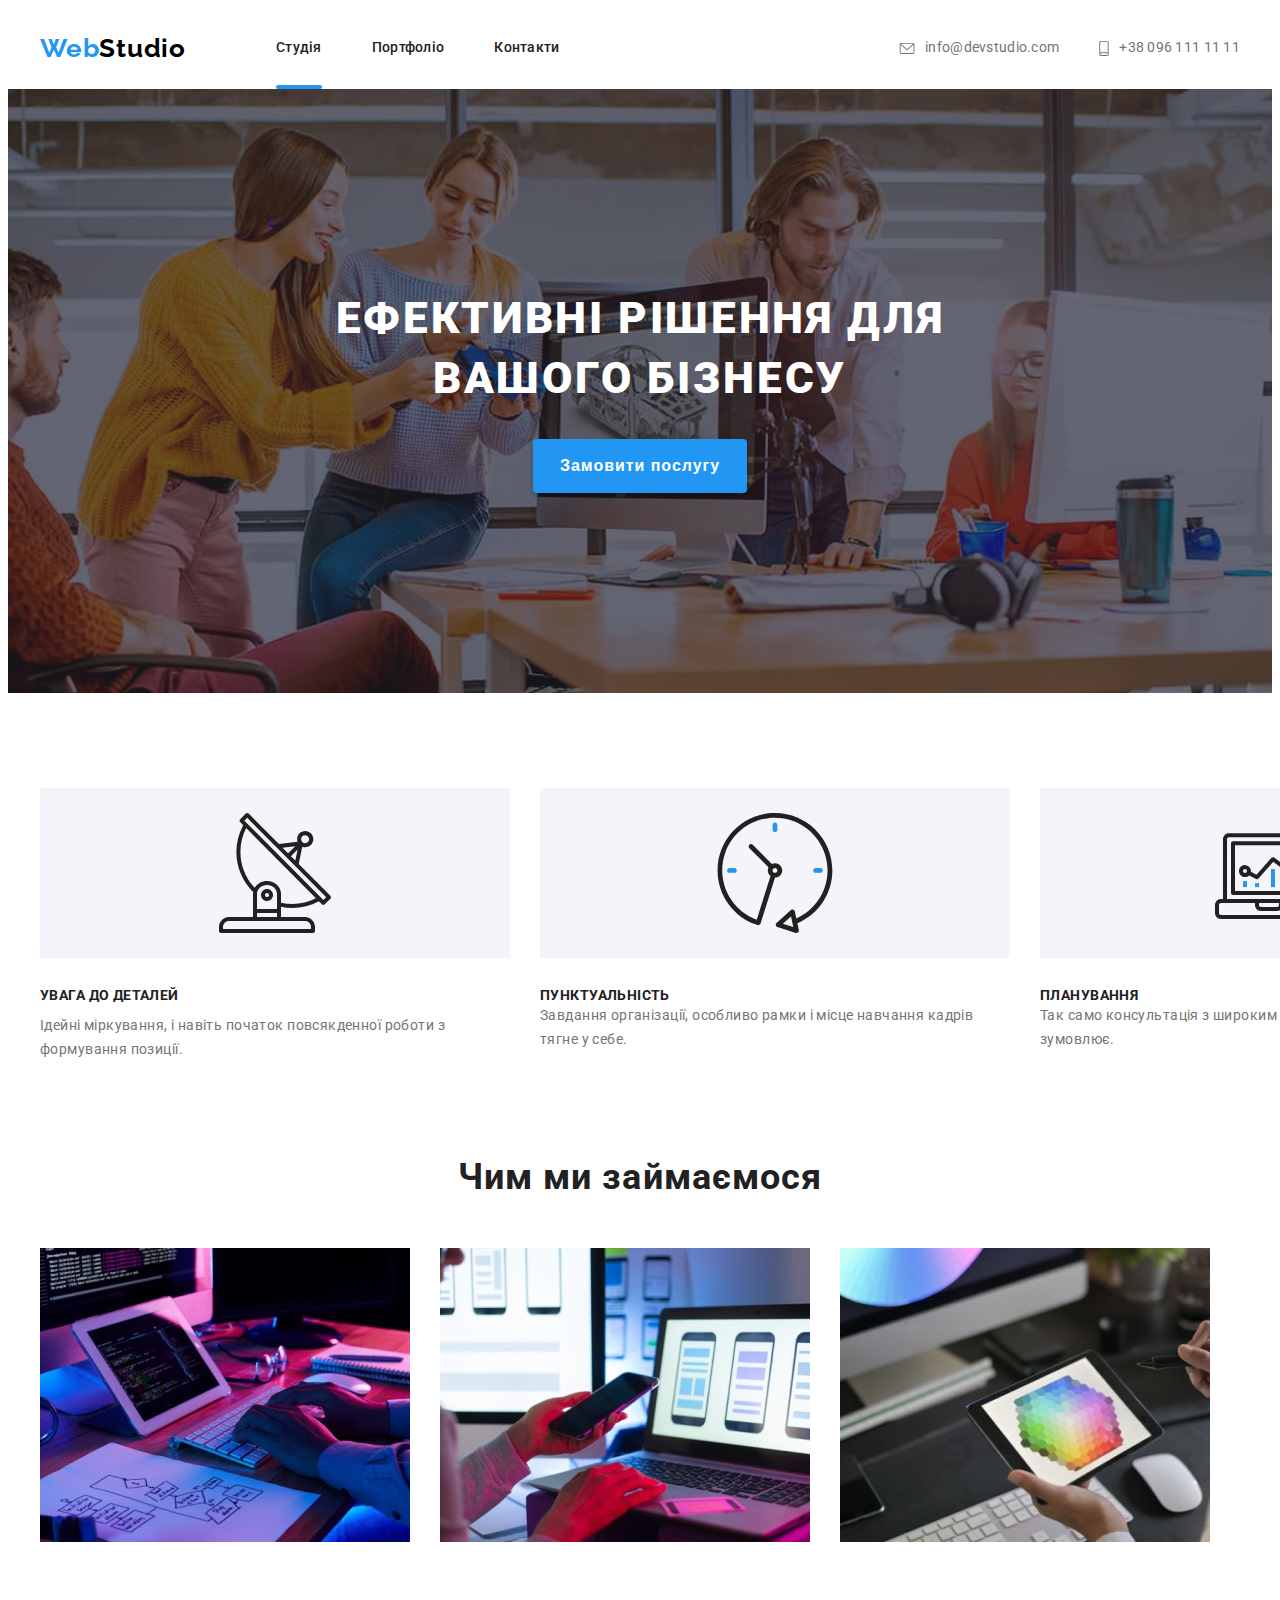
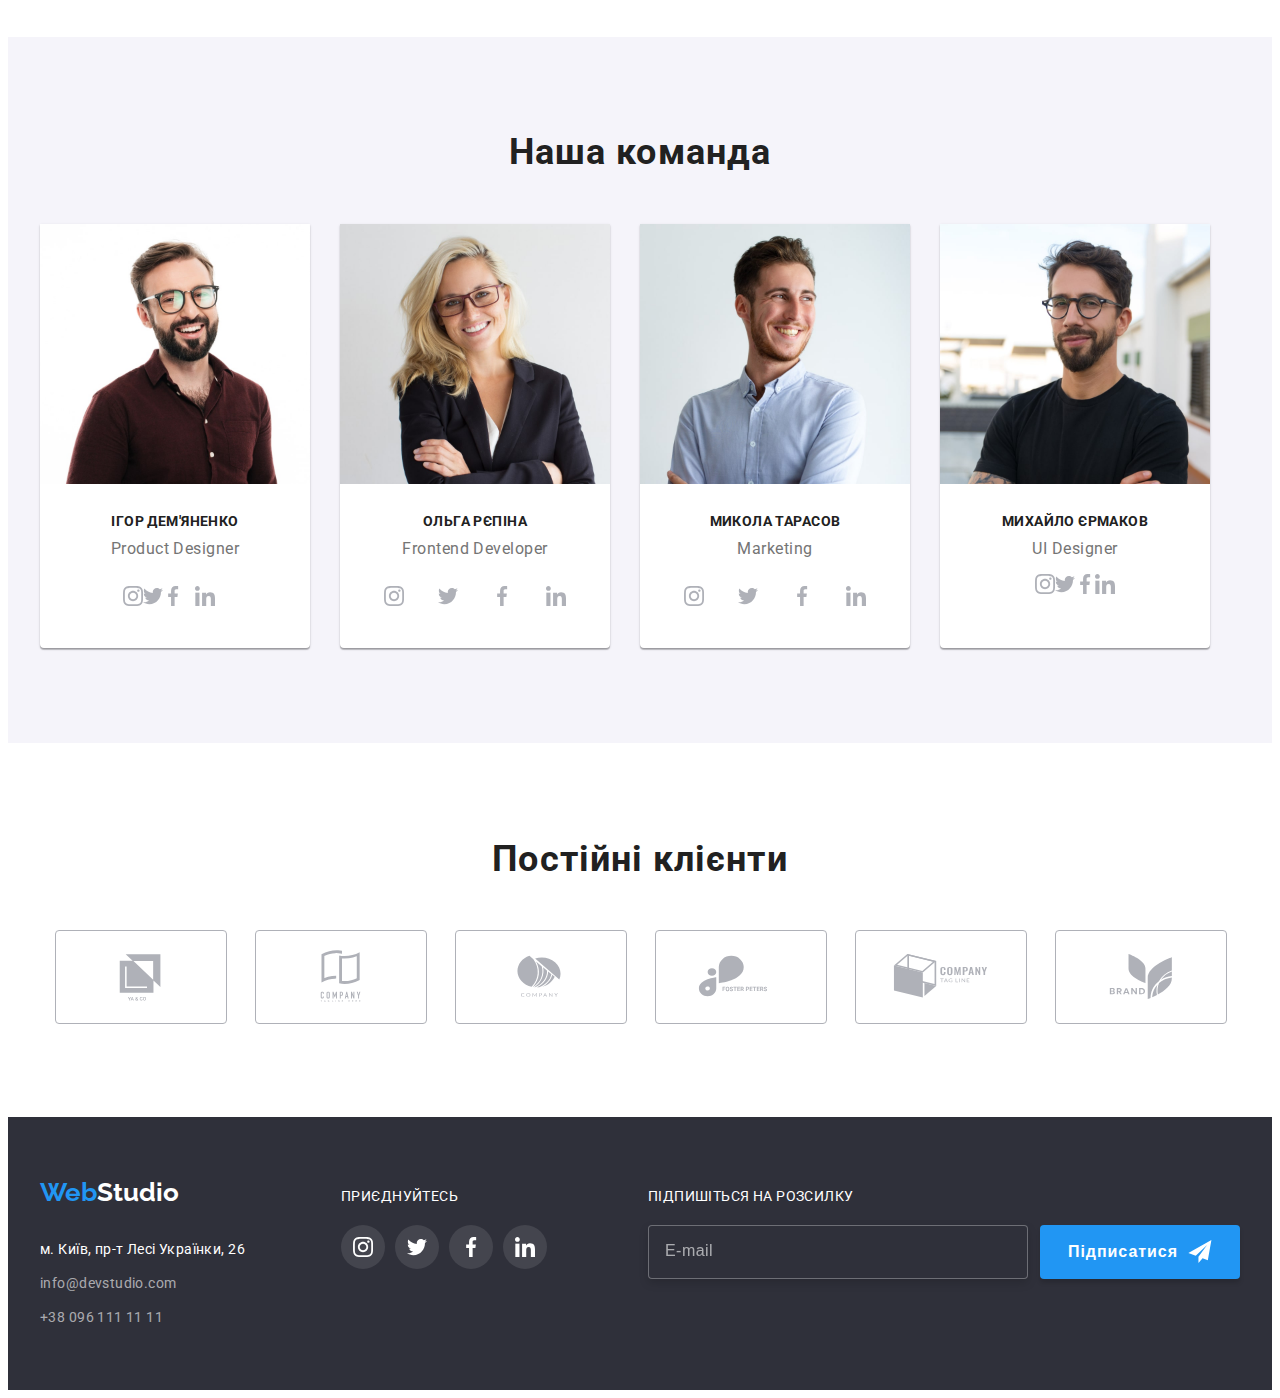
==== commit 24eafc15: "homework-7.3." ====
--- a/index.html
+++ b/index.html
@@ -9,7 +9,7 @@
 <link rel="preconnect" href="https://fonts.gstatic.com" crossorigin> 
 <link href="https://fonts.googleapis.com/css2?family=Raleway:wght@700&family=Roboto:wght@400;500;700;900&display=swap" rel="stylesheet">
 <link rel="stylesheet" href="https://cdnjs.cloudflare.com/ajax/libs/modern-normalize/1.1.0/modern-normalize.min.css" integrity="sha512-wpPYUAdjBVSE4KJnH1VR1HeZfpl1ub8YT/NKx4PuQ5NmX2tKuGu6U/JRp5y+Y8XG2tV+wKQpNHVUX03MfMFn9Q==" crossorigin="anonymous" referrerpolicy="no-referrer" />
-<link rel="stylesheet" href="./css/style.css">
+<!-- <link rel="stylesheet" href="./css/style.css"> -->
 <link rel="stylesheet" href="./css/main.min.css">
 </head>
 
@@ -17,57 +17,57 @@
     
     
     <header class="header">    
-        <div class="container main-nav">
-            <a href="./index.html" class="header-logo link"> <span>Web</span>Studio</a>
-        <nav class="nav">
-        <ul class="header-list list">
-            <li class="header-nav"><a href="./index.html" target="_self" class="header-link link active">Студія</a></li>
-            <li class="header-nav"><a href="./portfolio.html" target="_self" class="header-link link">Портфоліо</a></li>
-            <li class="header-nav"><a href="" class="header-link link">Контакти</a></li>
+        <div class="container header__main">
+            <a href="./index.html" class="header__logo link"> <span>Web</span>Studio</a>
+        <nav class="header__nav">
+        <ul class="header__list list">
+            <li class="header__list__nav"><a href="./index.html" target="_self" class="header__link link header__active">Студія</a></li>
+            <li class="header__list__nav"><a href="./portfolio.html" target="_self" class="header__link link">Портфоліо</a></li>
+            <li class="header__list__nav"><a href="" class="header__link link">Контакти</a></li>
         </ul>
        </nav>
-       <ul class="header-info list">
-        <li class="header-nav header-icons"><a href="mailto:info@devstudio.com" class="header-links link"><svg width="16" height="12" class="icon-envelope"><use href="./img/icons.svg#icon-envelope-hover"></use></svg>info@devstudio.com</a></li>
-        <li class="header-nav header-icons"><a href="tel:+380961111111" class="header-links link"><svg width="10" height="16" class="icon-smartphone"><use href="./img/icons.svg#icon-smartphone"></use></svg>+38 096 111 11 11</a></li>
+       <ul class="header__info list">
+        <li class="header__list__nav header__icons"><a href="mailto:info@devstudio.com" class="header__links link"><svg width="16" height="12" class="header__icon__envelope"><use href="./img/icons.svg#icon-envelope-hover"></use></svg>info@devstudio.com</a></li>
+        <li class="header__list__nav header__icons"><a href="tel:+380961111111" class="header__links link"><svg width="10" height="16" class="header__icon__smartphone"><use href="./img/icons.svg#icon-smartphone"></use></svg>+38 096 111 11 11</a></li>
        </ul>
     </div>
     </header>
     <main>
-        <section class="cap">
-            <div class="container hero">
-          <h1 class="cap-title">Ефективні рішення для вашого бізнесу</h1>
-          <button type="button" class="cap-btn" data-modal-open >Замовити послугу</button>
+        <section class="hero">
+            <div class="container hero__container">
+          <h1 class="hero__title">Ефективні рішення для вашого бізнесу</h1>
+          <button type="button" class="hero__btn" data-modal-open >Замовити послугу</button>
         </div>
         </section>
     
         <section class="details">
-            <div class="container details-container">
+            <div class="container details__container">
             <h2 class="visually-hidden">Деталі роботи</h2>
-            <ul class="detail-description">
-                <li class="details-list list">
-                    <svg width="70" height="70" class="icon icon-antenna"><use href="./img/icons.svg#icon-antenna"></use></svg>
-                    <h3 class="details-title title">УВАГА ДО ДЕТАЛЕЙ</h3>
+            <ul class="details__description">
+                <li class="details__list list">
+                    <svg width="70" height="70" class="details__icons"><use href="./img/icons.svg#icon-antenna"></use></svg>
+                    <h3 class="details__title title">УВАГА ДО ДЕТАЛЕЙ</h3>
                     <p>Ідейні міркування, і навіть початок повсякденної роботи з формування позиції.</p>
                 </li>
             </ul>
-            <ul class="detail-description">
-                <li class="details-list list">
-                    <svg width="70" height="70" class="icon icon-antenna"><use href="./img/icons.svg#icon-clock"></use></svg>
+            <ul class="details__description">
+                <li class="details__list list">
+                    <svg width="70" height="70" class="details__icons"><use href="./img/icons.svg#icon-clock"></use></svg>
                     <h3 class="details-title title">ПУНКТУАЛЬНІСТЬ</h3>
                     <p>Завдання організації, особливо рамки і місце навчання кадрів тягне у себе.</p>
                 </li>
             </ul>
-            <ul class="detail-description">
-                <li class="details-list list">
-                    <svg width="70" height="70" class="icon icon-antenna"><use href="./img/icons.svg#icon-diagram"></use></svg>
+            <ul class="details__description">
+                <li class="details__list list">
+                    <svg width="70" height="70" class="details__icons"><use href="./img/icons.svg#icon-diagram"></use></svg>
                     <h3 class="details-title title">ПЛАНУВАННЯ</h3>
                     <p>Так само консультація з широким активом значною мірою зумовлює.</p>
                 </li>
             </ul>
-            <ul class="detail-description">
-                <li class="details-list list">
-                    <svg width="70" height="70" class="icon icon-antenna"><use href="./img/icons.svg#icon-astronaut"></use></svg>
-                    <h3 class="details-title title">СУЧАСНІ ТЕХНОЛОГІЇ</h3>
+            <ul class="details__description">
+                <li class="details__list list">
+                    <svg width="70" height="70" class="details__icons"><use href="./img/icons.svg#icon-astronaut"></use></svg>
+                    <h3 class="details__title title">СУЧАСНІ ТЕХНОЛОГІЇ</h3>
             <p>Значимість цих проблем настільки очевидна, що реалізація планових завдань.</p>
                 </li>
             </ul>
@@ -75,92 +75,92 @@
         </section>  
 
         <section class="work">
-            <div class="container work-container">
-            <h2 class="work-title">Чим ми займаємося</h2>
-            <ul class="work-link list">
-                <li class="work-links link"><img src="./img/img1.jpg" alt="Фотографії напрямку діяльності" width="370" height="294"></li>
-                <li class="work-links link"><img src="./img/img2.jpg" alt="Фотографії напрямку діяльності" width="370" height="294"></li>
-                <li class="work-links link"><img src="./img/img3.jpg" alt="Фотографії напрямку діяльності" width="370" height="294"></li>
+            <div class="container work__container">
+            <h2 class="work__title">Чим ми займаємося</h2>
+            <ul class="work__link list">
+                <li class="work__links link"><img src="./img/img1.jpg" alt="Фотографії напрямку діяльності" width="370" height="294"></li>
+                <li class="work__links link"><img src="./img/img2.jpg" alt="Фотографії напрямку діяльності" width="370" height="294"></li>
+                <li class="work__links link"><img src="./img/img3.jpg" alt="Фотографії напрямку діяльності" width="370" height="294"></li>
             </ul>
             </div>
         </section>
 
         <section class="team">
-            <div class="container team-containner">
-            <h2 class="team-title">Наша команда</h2>
-            <ul class="team-list list">
-                <li class="team-position link">
+            <div class="container team__containner">
+            <h2 class="team__title">Наша команда</h2>
+            <ul class="team__list list">
+                <li class="team__position link">
                     <img src="./img/img_photo1.jpg" alt="Наша команда" width="270" height="260">
-                        <h3 class="team-name title">Ігор Дем'яненко</h3>
-                        <p class="team-text">Product Designer</p>
-                        <ul class="team-soc list">
-                            <li class="team-soc-items"><a href="#" class="team-soc-link link"> <svg width="20" height="20" class="team-soc-icons">
-                                <use href="./img/icons.svg#icon-instagram"></use>
-                            </svg></a></li>
-                            <li class="team-soc-items"><a href="#" class="team-soc-link link"> <svg width="20" height="20" class="team-soc-icons">
-                                <use href="./img/icons.svg#icon-twitter"></use>
-                            </svg></a></li>
-                            <li class="team-soc-items"><a href="#" class="team-soc-link link"> <svg width="20" height="20" class="team-soc-icons">
-                                <use href="./img/icons.svg#icon-facebook"></use>
-                            </svg></a></li>
-                            <li class="team-soc-items"><a href="#" class="team-soc-link link"> <svg width="20" height="20" class="team-soc-icons">
-                                <use href="./img/icons.svg#icon-linkedin"></use>
-                            </svg></a></li>
-                        </ul>
-                </li>
-                <li class="team-position link">
+                        <h3 class="team__name title">Ігор Дем'яненко</h3>
+                        <p class="team__text">Product Designer</p>
+                        <ul class="team__soc list">
+                            <li class="team_items"><a href="#" class="team__link link"> <svg width="20" height="20" class="team__icons">
+                                <use href="./img/icons.svg#icon-instagram"></use>
+                            </svg></a></li>
+                            <li class="team_items"><a href="#" class="team__link link"> <svg width="20" height="20" class="team__icons">
+                                <use href="./img/icons.svg#icon-twitter"></use>
+                            </svg></a></li>
+                            <li class="team_items"><a href="#" class="team__link link"> <svg width="20" height="20" class="team__icons">
+                                <use href="./img/icons.svg#icon-facebook"></use>
+                            </svg></a></li>
+                            <li class="team__items"><a href="#" class="team__link link"> <svg width="20" height="20" class="team__icons">
+                                <use href="./img/icons.svg#icon-linkedin"></use>
+                            </svg></a></li>
+                        </ul>
+                </li>
+                <li class="team__position link">
                     <img src="./img/img_photo2.jpg" alt="Наша команда" width="270" height="260">
-                        <h3 class="team-name title">Ольга Рєпіна</h3>
-                        <p class="team-text">Frontend Developer</p>
-                        <ul class="team-soc list">
-                            <li class="team-soc-items"><a href="#" class="team-soc-link link"> <svg width="20" height="20" class="team-soc-icons">
-                                <use href="./img/icons.svg#icon-instagram"></use>
-                            </svg></a></li>
-                            <li class="team-soc-items"><a href="#" class="team-soc-link link"> <svg width="20" height="20" class="team-soc-icons">
-                                <use href="./img/icons.svg#icon-twitter"></use>
-                            </svg></a></li>
-                            <li class="team-soc-items"><a href="#" class="team-soc-link link"> <svg width="20" height="20" class="team-soc-icons">
-                                <use href="./img/icons.svg#icon-facebook"></use>
-                            </svg></a></li>
-                            <li class="team-soc-items"><a href="#" class="team-soc-link link"> <svg width="20" height="20" class="team-soc-icons">
-                                <use href="./img/icons.svg#icon-linkedin"></use>
-                            </svg></a></li>
-                        </ul>
-                </li>
-                <li class="team-position link">
+                        <h3 class="team__name title">Ольга Рєпіна</h3>
+                        <p class="team__text">Frontend Developer</p>
+                        <ul class="team__soc list">
+                            <li class="team__items"><a href="#" class="team__link link"> <svg width="20" height="20" class="team__icons">
+                                <use href="./img/icons.svg#icon-instagram"></use>
+                            </svg></a></li>
+                            <li class="team__items"><a href="#" class="team__link link"> <svg width="20" height="20" class="team__icons">
+                                <use href="./img/icons.svg#icon-twitter"></use>
+                            </svg></a></li>
+                            <li class="team__items"><a href="#" class="team__link link"> <svg width="20" height="20" class="team__icons">
+                                <use href="./img/icons.svg#icon-facebook"></use>
+                            </svg></a></li>
+                            <li class="team__items"><a href="#" class="team__link link"> <svg width="20" height="20" class="team__icons">
+                                <use href="./img/icons.svg#icon-linkedin"></use>
+                            </svg></a></li>
+                        </ul>
+                </li>
+                <li class="team__position link">
                     <img  src="./img/img_photo3.jpg" alt="Наша команда" width="270" height="260">
-                        <h3 class="team-name title">Микола Тарасов</h3>
-                        <p class="team-text">Marketing</p>
-                        <ul class="team-soc list">
-                            <li class="team-soc-items"><a href="#" class="team-soc-link link"> <svg width="20" height="20" class="team-soc-icons">
-                                <use href="./img/icons.svg#icon-instagram"></use>
-                            </svg></a></li>
-                            <li class="team-soc-items"><a href="#" class="team-soc-link link"> <svg width="20" height="20" class="team-soc-icons">
-                                <use href="./img/icons.svg#icon-twitter"></use>
-                            </svg></a></li>
-                            <li class="team-soc-items"><a href="#" class="team-soc-link link"> <svg width="20" height="20" class="team-soc-icons">
-                                <use href="./img/icons.svg#icon-facebook"></use>
-                            </svg></a></li>
-                            <li class="team-soc-items"><a href="#" class="team-soc-link link"> <svg width="20" height="20" class="team-soc-icons">
-                                <use href="./img/icons.svg#icon-linkedin"></use>
-                            </svg></a></li>
-                        </ul>
-                </li>
-                <li class="team-position link">
+                        <h3 class="team__name title">Микола Тарасов</h3>
+                        <p class="team__text">Marketing</p>
+                        <ul class="team__soc list">
+                            <li class="team__items"><a href="#" class="team__link link"> <svg width="20" height="20" class="team__icons">
+                                <use href="./img/icons.svg#icon-instagram"></use>
+                            </svg></a></li>
+                            <li class="team__items"><a href="#" class="team__link link"> <svg width="20" height="20" class="team__icons">
+                                <use href="./img/icons.svg#icon-twitter"></use>
+                            </svg></a></li>
+                            <li class="team__items"><a href="#" class="team__link link"> <svg width="20" height="20" class="team__icons">
+                                <use href="./img/icons.svg#icon-facebook"></use>
+                            </svg></a></li>
+                            <li class="team__items"><a href="#" class="team__link link"> <svg width="20" height="20" class="team__icons">
+                                <use href="./img/icons.svg#icon-linkedin"></use>
+                            </svg></a></li>
+                        </ul>
+                </li>
+                <li class="team__position link">
                     <img src="./img/img_photo4.jpg" alt="Наша команда" width="270" height="260">
-                        <h3 class="team-name title">Михайло Єрмаков</h3>
-                        <p class="team-text">UI Designer</p>
-                        <ul class="team-soc list">
-                            <li class="team-soc-items"><a href="#" class="team-soc-link link"> <svg width="20" height="20" class="team-soc-icons">
-                                <use href="./img/icons.svg#icon-instagram"></use>
-                            </svg></a></li>
-                            <li class="team-soc-items"><a href="#" class="team-soc-link link"> <svg width="20" height="20" class="team-soc-icons">
-                                <use href="./img/icons.svg#icon-twitter"></use>
-                            </svg></a></li>
-                            <li class="team-soc-items"><a href="#" class="team-soc-link link"> <svg width="20" height="20" class="team-soc-icons">
-                                <use href="./img/icons.svg#icon-facebook"></use>
-                            </svg></a></li>
-                            <li class="team-soc-items"><a href="#" class="team-soc-link link"> <svg width="20" height="20" class="team-soc-icons">
+                        <h3 class="team__name title">Михайло Єрмаков</h3>
+                        <p class="team__text">UI Designer</p>
+                        <ul class="team__soc list">
+                            <li class="team___items"><a href="#" class="team__link link"> <svg width="20" height="20" class="team__icons">
+                                <use href="./img/icons.svg#icon-instagram"></use>
+                            </svg></a></li>
+                            <li class="team___items"><a href="#" class="team__link link"> <svg width="20" height="20" class="team__icons">
+                                <use href="./img/icons.svg#icon-twitter"></use>
+                            </svg></a></li>
+                            <li class="team___items"><a href="#" class="team__link link"> <svg width="20" height="20" class="team__icons">
+                                <use href="./img/icons.svg#icon-facebook"></use>
+                            </svg></a></li>
+                            <li class="team___items"><a href="#" class="team__link link"> <svg width="20" height="20" class="team__icons">
                                 <use href="./img/icons.svg#icon-linkedin"></use>
                             </svg></a></li>
                         </ul>
@@ -172,95 +172,95 @@
         
         </section>
         <section class="customers">
-            <div class="container regular-customers">
-                <h2 class="customers-title title">Постійні клієнти</h2>
-                <ul class="customers-list list">
-                    <li class="customers-items"><a href="#" class="customers-link link"><svg width="106" height="60" class="icon-Logo-1"><use href="./img/icons.svg#icon-Logo"></use></svg></a></li>
-                    <li class="customers-items"><a href="#" class="customers-link link"><svg width="106" height="60" class="icon-Logo-1"><use href="./img/icons.svg#icon-Logo-2"></use></svg></a></li>
-                    <li class="customers-items"><a href="#" class="customers-link link"><svg width="106" height="60" class="icon-Logo-1"><use href="./img/icons.svg#icon-Logo-3"></use></svg></a></li>
-                    <li class="customers-items"><a href="#" class="customers-link link"><svg width="106" height="60" class="icon-Logo-1"><use href="./img/icons.svg#icon-Logo-4"></use></svg></a></li>
-                    <li class="customers-items"><a href="#" class="customers-link link"><svg width="106" height="60" class="icon-Logo-1"><use href="./img/icons.svg#icon-Logo-5"></use></svg></a></li>
-                    <li class="customers-items"><a href="#" class="customers-link link"><svg width="106" height="60" class="icon-Logo-1"><use href="./img/icons.svg#icon-Logo-6"></use></svg></a></li>
+            <div class="container customers__container">
+                <h2 class="customers__title title">Постійні клієнти</h2>
+                <ul class="customers__list list">
+                    <li class="customers__items"><a href="#" class="customers__link link"><svg width="106" height="60" class="customers__Logo"><use href="./img/icons.svg#icon-Logo"></use></svg></a></li>
+                    <li class="customers__items"><a href="#" class="customers__link link"><svg width="106" height="60" class="customers__Logo"><use href="./img/icons.svg#icon-Logo-2"></use></svg></a></li>
+                    <li class="customers__items"><a href="#" class="customers__link link"><svg width="106" height="60" class="customers__Logo"><use href="./img/icons.svg#icon-Logo-3"></use></svg></a></li>
+                    <li class="customers__items"><a href="#" class="customers__link link"><svg width="106" height="60" class="customers__Logo"><use href="./img/icons.svg#icon-Logo-4"></use></svg></a></li>
+                    <li class="customers__items"><a href="#" class="customers__link link"><svg width="106" height="60" class="customers__Logo"><use href="./img/icons.svg#icon-Logo-5"></use></svg></a></li>
+                    <li class="customers__items"><a href="#" class="customers__link link"><svg width="106" height="60" class="customers__Logo"><use href="./img/icons.svg#icon-Logo-6"></use></svg></a></li>
                 </ul>
             </div>
         </section>
     </main>
     <footer>
         <section class="footer">
-            <div class="container footer-container">
-            
-            <address class="address">
-                <ul class="contact-list list">
-                    <li><a href="" class="footer-logo link"> <span>Web</span>Studio</a></li>
-                    <li class="contact-items"><a href="https://goo.gl/maps/dPoQDVjqcK9kiGsp6" target="_blank" rel="noopener noreferrer nofolow" class="contact-link link contact-address">м. Київ, пр-т Лесі Українки, 26</a></li>
-                    <li class="contact-items"><a href="mailto:info@devstudio.com" class="contact-link link">info@devstudio.com</a></li>
-                    <li class="contact-items"><a href="tel:+380961111111" class="contact-link link ">+38 096 111 11 11</a></li>
+            <div class="container footer__container">
+            
+            <address class="footer__address">
+                <ul class="footer__list list">
+                    <li><a href="" class="footer__logo link"> <span>Web</span>Studio</a></li>
+                    <li class="footer__items"><a href="https://goo.gl/maps/dPoQDVjqcK9kiGsp6" target="_blank" rel="noopener noreferrer nofolow" class="footer__link link footer__contact">м. Київ, пр-т Лесі Українки, 26</a></li>
+                    <li class="footer__items"><a href="mailto:info@devstudio.com" class="footer__link link">info@devstudio.com</a></li>
+                    <li class="footer__items"><a href="tel:+380961111111" class="footer__link link ">+38 096 111 11 11</a></li>
                 </ul>
                 
                 
-                <ul class="footer-soc list">
-                    <li><p class="footer-title">приєднуйтесь</p></li>
+                <ul class="footer__soc list">
+                    <li><p class="footer__soc__title">приєднуйтесь</p></li>
                     
-                    <li class="footer-soc-items"><a href="#" class="footer-soc-link link"> <svg width="20" height="20" class="footer-soc-icons">
+                    <li class="footer__soc__items"><a href="#" class="footer__soc__link link"> <svg width="20" height="20" class="footer__soc__icons">
                         <use href="./img/icons.svg#icon-instagram"></use>
                     </svg></a></li>
-                    <li class="footer-soc-items"><a href="#" class="footer-soc-link link"> <svg width="20" height="20" class="footer-soc-icons">
+                    <li class="footer__soc__items"><a href="#" class="footer__soc__link link"> <svg width="20" height="20" class="footer__soc__icons">
                         <use href="./img/icons.svg#icon-twitter"></use>
                     </svg></a></li>
-                    <li class="footer-soc-items"><a href="#" class="footer-soc-link link"> <svg width="20" height="20" class="footer-soc-icons">
+                    <li class="footer__soc__items"><a href="#" class="footer__soc__link link"> <svg width="20" height="20" class="footer__soc__icons">
                         <use href="./img/icons.svg#icon-facebook"></use>
                     </svg></a></li>
-                    <li class="footer-soc-items"><a href="#" class="footer-soc-link link"> <svg width="20" height="20" class="footer-soc-icons">
+                    <li class="footer__soc__items"><a href="#" class="footer__soc__link link"> <svg width="20" height="20" class="footer__soc__icons">
                         <use href="./img/icons.svg#icon-linkedin"></use>
                     </svg></a></li>
                 </ul>
             </address>
             <fotm action="">
-                <div class="footer-label"><label for="email" class="footer-form-text">Підпишіться на розсилку</label></div>
-                <div class="footer-input-btn"><input type="email" name="email" id="email" class="footer-form-input" placeholder="E-mail">
-                <button type="submit" class="footer-btn">Підписатися <svg width="24" height="24" class="icon-send"><use href="./img/icons.svg#icon-send"></use></svg></button></div>
+                <div class="footer__form__label"><label for="email" class="footer__form__text">Підпишіться на розсилку</label></div>
+                <div class="footer__form__imput"><input type="email" name="email" id="email" class="footer__form__email" placeholder="E-mail">
+                <button type="submit" class="footer__form__btn">Підписатися <svg width="24" height="24" class="footer__form__icon"><use href="./img/icons.svg#icon-send"></use></svg></button></div>
             </fotm>
         </div>
         </section>
     </footer>
-    <div class="forma is-hidden" data-modal >
-        <div class="forma-bg" >
-            <button data-modal-close  type="button" class="forma-bt">
-            <svg width="11" height="11" class="icon icon-Vector"><use href="./img/icons.svg#icon-Vector"></use></svg></button>
-            <p class="modal-heading">Залиште свої дані, ми вам передзвонимо</p>
+    <div class="modal is-hidden" data-modal >
+        <div class="modal__container" >
+            <button data-modal-close  type="button" class="modal__btn">
+            <svg width="11" height="11" ><use href="./img/icons.svg#icon-Vector"></use></svg></button>
+            <p class="modal__heading">Залиште свої дані, ми вам передзвонимо</p>
 
             <form action="">
-            <div class="modal-imput-group"> 
+            <div class="modal__imput__group"> 
                 <label for="name">Iм'я</label>
-                <div class="modal-imput-wrapper"> <input type="text" class="modal-input" id="name" name="name" required>
-                <svg width="18" height="18" class="modal-input-icon"><use href="./img/icons.svg#icon-person"></use></svg>
-            </div>
-            </div>
-
-                <div class="modal-imput-group">
+                <div class="modal__imput__wrapper"> <input type="text" class="modal__input" id="name" name="name" required>
+                <svg width="18" height="18" class="modal__input__icon"><use href="./img/icons.svg#icon-person"></use></svg>
+            </div>
+            </div>
+
+                <div class="modal__imput__group">
                     <label for="tel">Телефон</label>
-                    <div class="modal-imput-wrapper"> <input type="tel" class="modal-input" id="tel" name="tel" required>
-                    <svg width="18" height="18" class="modal-input-icon"><use href="./img/icons.svg#icon-phone"></use></svg>
+                    <div class="modal__imput__wrapper"> <input type="tel" class="modal__input" id="tel" name="tel" required>
+                    <svg width="18" height="18" class="modal__input__icon"><use href="./img/icons.svg#icon-phone"></use></svg>
                 </div>
             </div>
 
-                <div class="modal-imput-group">
+                <div class="modal__imput__group">
                 <label for="email">Пошта</label>
-                <div class="modal-imput-wrapper"> <input type="email" class="modal-input" id="email" name="email" required>
-                <svg width="18" height="18" class="modal-input-icon"><use href="./img/icons.svg#icon-email"></use></svg>
-            </div>
-            </div>
-
-            <div class="modal-imput-group">
+                <div class="modal__imput__wrapper"> <input type="email" class="modal__input" id="email" name="email" required>
+                <svg width="18" height="18" class="modal__input__icon"><use href="./img/icons.svg#icon-email"></use></svg>
+            </div>
+            </div>
+
+            <div class="modal__imput__group">
                 <label for="comment">Коментар</label>
-                <textarea name="comment" id="comment" placeholder="Введіть текст" class="modal-text"></textarea>
-            </div>
-
-            <div class="modal-imput-group">
-                <input type="checkbox" name="contract" id="contract" required class="modal-politic-check visually-hidden">
-                <label for="contract" class="modal-politik-label"><span class="modal-politic-check2"><svg width="11" height="9"><use href="./img/icons.svg#icon-check"></use></svg></span ><div class="modal-contract-span"> Погоджуюся з розсилкою та приймаю <a class="modal-contract link" href="" target="_blank">Умови договору</a></div> </label>  
-            </div>
-               <div class="btn-sumbit"> <button type="submit" class="form-btn">Відправити</button></div>
+                <textarea name="comment" id="comment" placeholder="Введіть текст" class="modal__text"></textarea>
+            </div>
+
+            <div class="modal__imput__group">
+                <input type="checkbox" name="contract" id="contract" required class="modal__politic__check visually-hidden">
+                <label for="contract" class="modal__politik__label"><span class="modal__politic__check2"><svg width="11" height="9"><use href="./img/icons.svg#icon-check"></use></svg></span ><div class="modal__contract__span"> Погоджуюся з розсилкою та приймаю <a class="modal__contract link" href="" target="_blank">Умови договору</a></div> </label>  
+            </div>
+               <div> <button type="submit" class="modal__form__btn">Відправити</button></div>
             
             </form>
             
--- a/css/style.css
+++ b/css/style.css
@@ -67,23 +67,17 @@
 
 /* --------------HEADER------------ */
 
-
-
-
-
 .header{
     background-color: #FFFFFF;
     border-bottom: #ECECEC;
 }
 
-.main-nav {
+.header__main {
     display: flex;
     align-items: center;
 }
 
-
-
-.header-logo {
+.header__logo {
 padding: 25px 0px;
 margin-right: 90px;
 display: block;
@@ -98,19 +92,19 @@
 color: #000000;
 }
 
-.header-logo > span {
+.header__logo > span {
 color: #2196F3;
 }
 
-.header-list{
-    display: flex;
-}
-.header-list .header-nav:not(:last-child) {
+.header__list{
+    display: flex;
+}
+.header__list .header__list__nav:not(:last-child) {
     margin-right: 50px;
 }
 
 
-.header-link {
+.header__link {
     display: block;
     padding-top: 32px;
     padding-bottom: 33px;
@@ -127,19 +121,19 @@
     
 }
 
-.header-link:hover,
-.header-link:focus,
-.header-link:active {
+.header__link:hover,
+.header__link:focus,
+.header__link:active {
     color: var(--accent-color);
 }
 
-.active:visited{
+.header__active:visited{
     color: var(--accent-color);
 }
 
 
 
-.active::after{
+.header__active::after{
     position: absolute;
     left: 0;
     bottom: 0;
@@ -153,16 +147,16 @@
 
 
 
-.header-info {
+.header__info {
     margin-left: auto;
     display: flex;
     
 }
-.header-info .header-nav:not(:last-child) {
+.header__info .header__list__nav:not(:last-child) {
     margin-right: 40px;
 }
 
-.header-links{
+.header__links{
     display: flex;
     padding-top: 30px;
     padding-bottom: 30px;
@@ -178,34 +172,34 @@
 color: #757575;
 }
 
-.header-links:hover,
-.header-links:focus{
+.header__links:hover,
+.header__links:focus{
     color: #2196F3
 }
 
-.icon-envelope{
+.header__icon__envelope{
   
     margin-right: 10px;
     fill: currentColor;
 }
-.icon-envelope:hover,
-.icon-envelope:focus{
+.header__icon__envelope:hover,
+.header__icon__envelope:focus{
     fill: currentColor;
 }
 
-.icon-smartphone{
+.header__icon__smartphone{
     margin-right: 10px;
     fill: currentColor;
 }
-.icon-smartphone:hover,
-.icon-smartphone:focus{
+.header__icon__smartphone:hover,
+.header__icon__smartphone:focus{
     fill: currentColor;
 }
 
 
-/* --------------CAP------------ */
-
-.cap {
+/* --------------HERO------------ */
+
+.hero {
     background-color: 
     #2F303A;
     background-image: linear-gradient(rgba(47, 48, 58, 0.4), rgba(47, 48, 58, 0.4)), url(../img/img-hiro.jpeg);
@@ -215,18 +209,14 @@
 
 }
 
-.hero {
+.hero__container {
     padding-top: 200px;
     padding-bottom: 200px;
     text-align: center;
-    display: block;
-    
-
-    
-    
-}
-
-.cap-title {
+    display: block;  
+}
+
+.hero__title {
     margin-bottom: 30px;
     max-width: 700px;
     margin-left: auto;
@@ -242,15 +232,14 @@
     color: #FFFFFF;
 }
 
-.cap-btn{
+.hero__btn{
 cursor: pointer;
 background-color: #2196F3;
 border-radius: 4px;
 border: 2px solid transparent;
 box-shadow: 0px 4px 4px rgba(0, 0, 0, 0.15);
 min-width: 200px;
-}
-.cap-btn{
+
     display: inline-block;
     padding: 10px 25px;
     text-align: center;
@@ -261,9 +250,9 @@
     letter-spacing: 0.06em; 
     color: #FFFFFF;
 }
-.cap-btn:hover,
-.cap-btn:focus,
-.cap-btn:active{
+.hero__btn:hover,
+.hero__btn:focus,
+.hero__btn:active{
 background-color: #2196F3;
 }
 
@@ -274,33 +263,35 @@
     background-color: #FFFFFF;
 }
 
-.details-container {
+.details__container {
     display: flex;
     padding-top: 95px;
     padding-bottom: 95px;
 }
 
-.details-list > p {
+.details__title {
+    margin-bottom: 10px;
+}
+
+.details__list > p {
     font-size: 14px;
     line-height: 1.71;
     letter-spacing: 0.03em;
     color: #757575;
 }
 
-.details-list {
+.details__list {
     display: flex;
     flex-wrap: wrap;
     
 }
 
-.detail-description:not(:last-child) {
+.details__description:not(:last-child) {
     margin-right: 30px;
 }
 
 
-
-
-.icon-antenna{
+.details__icons{
     width: 270px;
     height: 120px;
     background-color: #F5F4FA;
@@ -314,26 +305,19 @@
 }
 
 
-
-.details-title {
-    margin-bottom: 10px;
-}
-
-
-
 /* -------------WORK------------- */
 
 .work{
     background-color: #FFFFFF
 }
 
-.work-container {
+.work__container {
    padding-top: 0px;
    padding-bottom: 95px;
    
 }
 
-.work-title {
+.work__title {
 text-align: center;
 
 font-size: 36px;
@@ -342,14 +326,12 @@
 margin-bottom: 50px;
 }
 
-.work-link {
-    display: flex;
-}
-.work-link .work-links:not(:last-child) {
+.work__link {
+    display: flex;
+}
+.work__link .work__links:not(:last-child) {
 margin-right: 30px;
 }
-
-
 
 /* -------------TEAM------------- */
 
@@ -357,12 +339,12 @@
     background-color: #F5F4FA;
 }
 
-.team-containner {
+.team__containner {
     padding-top: 95px;
     padding-bottom: 95px;
 }
 
-.team-title {
+.team__title {
 font-size: 36px;
 line-height: 1.16;
 text-align: center;
@@ -371,28 +353,28 @@
 color: #212121;
 }
 
-.team-list {
-    display: flex;
-    
-    
-}
-
-.team-position{
+.team__list {
+    display: flex;
+    
+    
+}
+
+.team__position{
     background-color: #FFFFFF;
     text-align: center;
     border-radius: 0px 0px 4px 4px;
     box-shadow: 0px 1px 3px rgba(0, 0, 0, 0.12), 0px 1px 1px rgba(0, 0, 0, 0.14), 0px 2px 1px rgba(0, 0, 0, 0.2);
 }
 
-.team-list .team-position:not(:last-child){
+.team__list .team__position:not(:last-child){
     margin-right: 30px;
 }
 
-.team-name {
+.team__name {
     margin: 30px auto 10px;
 }
 
-.team-text {
+.team__text {
 margin-bottom: 15px;
 
 font-size: 16px;
@@ -401,23 +383,23 @@
 color: #757575;
 }
 
-.team-soc{
+.team__soc{
     display: flex;
     justify-content: center;
     text-align: center;
     padding-bottom: 30px;
 }
 
-.team-soc-items{
+.team__items{
     width: 44px;
     height: 44px;
 }
 
-.team-soc-items:not(:last-child){
+.team__items:not(:last-child){
     margin-right: 10px;
 }
 
-.team-soc-link {
+.team__link {
     width: 100%;
     height: 100%;
     display: flex;
@@ -434,11 +416,11 @@
     transition-timing-function: linear;
 }
 
-.team-soc-link:hover {
+.team__link:hover {
     background-color: #2196F3;
     color: #FFFFFF;
 }
-.team-soc-icons {
+.team__icons {
     fill: currentColor;
 }
 
@@ -448,12 +430,12 @@
     background-color: #FFFFFF;
 }
 
-.regular-customers{
+.customers__container{
     padding-top: 95px;
     padding-bottom: 95px;
 }
 
-.customers-title{
+.customers__title{
 margin-bottom: 50px;
 
 text-transform: none;
@@ -465,22 +447,22 @@
 color: #212121;
 }
 
-.customers-list{
+.customers__list{
     display: flex;
     justify-content: center;
 }
-.customers-items:not(:last-child){
+.customers__items:not(:last-child){
     margin-right: 30px;
 }
 
-.customers-items{
+.customers__items{
     width: 170px;
     height: 92px;
    
 }
 
 
-        .customers-link{
+        .customers__link{
             width: 100%;
             height: 100%;
             display: flex;
@@ -502,12 +484,12 @@
 
 
 
-    .customers-link:hover {
+    .customers__link:hover {
         border: 1px solid #2196F3;
         color: #2196F3;
       }
 
-      .icon-Logo-1{
+      .customers__Logo{
         fill: currentColor;
       }
 
@@ -520,7 +502,7 @@
     
 }
 
-.footer-container {
+.footer__container {
     padding-top: 60px;
     padding-bottom: 60px;
     display: flex;
@@ -528,19 +510,19 @@
     
 }
 
-.address{
+.footer__address{
     display: flex;
     align-items: baseline;
 }
 
-.contact-list{
+.footer__list{
     margin-right: 70px;
     min-width: 231px;
 }
 
 
     
-    .footer-logo {
+    .footer__logo {
         margin-bottom: 30px;
         display: block;
 
@@ -554,11 +536,11 @@
 
     }
 
-    .footer-logo > span {
+    .footer__logo > span {
         color: #2196F3;
         }
 
-    .contact-link{
+    .footer__link{
         font-style: normal;
         font-size: 14px;
         line-height: 1.71;
@@ -566,24 +548,24 @@
         color: rgba(255, 255, 255, 0.6);
     }
 
-    .contact-items:not(:last-child){
+    .footer__items:not(:last-child){
         margin-bottom: 10px;
     }
 
-    .contact-address {
+    .footer__contact {
         color: #FFFFFF;
     }
 
 
 
-.footer-soc{
+.footer__soc{
     display: flex;
     flex-wrap: wrap;
     margin-right: 90px;
 
 }
 
-.footer-title{
+.footer__soc__title{
 min-width: 206px;
 margin-bottom: 20px;
 
@@ -597,7 +579,7 @@
 }
 
 
-.footer-soc-items{
+.footer__soc__items{
 
 text-align: center;
     width: 44px;
@@ -605,11 +587,11 @@
  
 }
 
-.footer-soc-items:not(:last-child){
+.footer__soc__items:not(:last-child){
     margin-right: 10px;
 }
 
-.footer-soc-link {
+.footer__soc__link {
     width: 100%;
     height: 100%;
     display: flex;
@@ -624,20 +606,24 @@
     transition-timing-function: linear;
 }
 
-.footer-soc-link:hover {
+.footer__soc__link:hover {
     background-color: #2196F3;
 }
-.footer-soc-icons {
+.footer__soc__icons {
     fill: currentColor;
 }
 
-.footer-form-join{
-    margin-left: auto;
-    margin-right: 0;
-    
-}
-
-.footer-form-text {
+
+
+.footer__form__label{
+    margin-bottom: 20px;
+}
+
+.footer__form__imput{
+    display: flex;
+}
+
+.footer__form__text {
     
     font-size: 14px;
     line-height: 16px;
@@ -646,34 +632,33 @@
     color: #FFFFFF;
 }
 
-.footer-input-btn{
-    display: flex;
-}
-
-.footer-form-input {
-    width: 360px;
-    height: 50px;
-    border: 1px solid rgba(255, 255, 255, 0.3);
+
+
+.footer__form__email {
+width: 360px;
+height: 50px;
+border: 1px solid rgba(255, 255, 255, 0.3);
 filter: drop-shadow(0px 4px 4px rgba(0, 0, 0, 0.15));
 border-radius: 4px;
+margin-right: 12px;
+
 background-color: #2F303A;
 padding-left: 16px;
 color: #FFFFFF;
-margin-right: 12px;
 transition-property: border-color;
 transition-duration: 250ms;
 transition-timing-function: linear;
 }
 
-.footer-form-input:hover,
-.footer-form-input:focus{
+.footer__form__email:hover,
+.footer__form__email:focus{
     outline: transparent;
     border-color: var(--accent-color);
 }
 
 
 
-.footer-form-input::placeholder{
+.footer__form__email::placeholder{
     font-weight: 400;
     font-size: 16px;
     line-height: 1.25;
@@ -683,19 +668,17 @@
     color: rgba(255, 255, 255, 0.6);
     }
 
-.footer-label{
-    margin-bottom: 20px;
-}
-
-.footer-btn {
-    padding: 10px 28px 10px 28px;
-    background-color: var(--accent-color);
-    box-shadow: 0px 4px 4px rgba(0, 0, 0, 0.15);
+
+
+.footer__form__btn {
+padding: 10px 28px 10px 28px;
+background-color: var(--accent-color);
+box-shadow: 0px 4px 4px rgba(0, 0, 0, 0.15);
 border-radius: 4px;
 border: transparent;
 cursor: pointer;
 
-    font-weight: 700;
+font-weight: 700;
 font-size: 16px;
 line-height: 1.88;
 display: flex;
@@ -706,9 +689,7 @@
 
 }
 
-
-
-.icon-send {
+.footer__form__icon {
     margin-left: 10px;
     height: 24px;
     width: 24px;
@@ -719,10 +700,11 @@
 
 
 
-/* ----------------FORM--------------- */
-
-
-.forma{
+/* ----------------MODAL--------------- */
+
+
+
+.modal{
     position: fixed;
     top: 0;
     height: 100%;
@@ -737,7 +719,7 @@
 
 
 
-.forma-bg{
+.modal__container{
     position: absolute;
     left: 50%;
     top: 50%;
@@ -756,12 +738,12 @@
 
 } 
 
-.forma.is-hidden .forma-bg{
+.modal.is-hidden .modal__container{
     transform: translate(-50%, -50%) scale(0);
    
 }
 
-.forma-bt{
+.modal__btn{
     display: inline-block;
     cursor: pointer;
     position: absolute;
@@ -776,8 +758,8 @@
     
 }
 
-.forma-bt:hover,
-.forma-bt:focus{
+.modal__btn:hover,
+.modal__btn:focus{
     fill: var(--accent-color);
 }
 
@@ -787,7 +769,7 @@
     pointer-events: none;
 }
 
-.modal-heading{
+.modal__heading{
 font-weight: 700;
 font-size: 20px;
 line-height: 1.15;
@@ -798,181 +780,178 @@
 margin-bottom: 10px;
 }
 
-.modal-input{
-    width: 100%;
-    height: 40px;
-    border: 1px solid rgba(33, 33, 33, 0.2);
-    border-radius: 4px;
-    padding-left: 12px;
-    
-}
-
-.modal-text::placeholder{
-font-weight: 400;
-font-size: 12px;
-line-height: 1.16;
-letter-spacing: 0.01em;
-color: rgba(117, 117, 117, 0.5);
-}
-
-.form-btn{
-display: inline-block;
-align-items: center;
-text-align: center;
-margin-left: 113px;
-margin-right: auto;
-
-font-weight: 700;
-font-size: 16px;
-line-height: 1.88;
-letter-spacing: 0.06em;
-color: #FFFFFF;
-
-padding: 10px 52px;
-background: #188CE8;
-border: #188CE8;
-box-shadow: 0px 4px 4px rgba(0, 0, 0, 0.15);
-border-radius: 4px;
-cursor: pointer;
-}
-
-
-.modal-imput-group label{
-font-weight: 400;
-font-size: 12px;
-line-height: 1.16;
-letter-spacing: 0.01em;
-color: #757575;
-margin-bottom: 5px;
-display: block;
-}
-
-
-.modal-imput-group:nth-child(-n + 3){
-    margin-bottom: 10px;
-}
-.modal-imput-group:nth-child(4){
-    margin-bottom: 20px;
-}
-.modal-imput-group:nth-child(5){
-    margin-bottom: 30px;
-    display: flex;
-    justify-content: center;
+.modal__imput__group label{
+    font-weight: 400;
+    font-size: 12px;
+    line-height: 1.16;
+    letter-spacing: 0.01em;
+    color: #757575;
+    margin-bottom: 5px;
+    display: block;
+    }
+    
+    
+    .modal__imput__group:nth-child(-n + 3){
+        margin-bottom: 10px;
+    }
+    .modal__imput__group:nth-child(4){
+        margin-bottom: 20px;
+    }
+    .modal__imput__group:nth-child(5){
+        margin-bottom: 30px;
+        display: flex;
+        justify-content: center;
+        align-items: center;
+    }
+    
+    .modal__imput__wrapper{
+        position: relative;
+    }
+    
+    .modal__input{
+        width: 100%;
+        height: 40px;
+        border: 1px solid rgba(33, 33, 33, 0.2);
+        border-radius: 4px;
+        padding-left: 12px;
+        
+    }
+
+    .modal__input{
+        padding-left: 42px;
+        transition-property: border-color;
+        transition-duration: 250ms;
+        transition-timing-function: linear;
+    }
+    
+    .modal__input:hover,
+    .modal__input:focus{
+        border-color: var(--accent-color);
+        outline: transparent;
+    }
+    
+    .modal__input:hover + svg,
+    .modal__input:focus + svg{
+        fill: var(--accent-color);
+    }
+
+    .modal__input__icon{
+        position: absolute;
+        top: 50%;
+        left: 12px;
+        transform: translateY(-50%);
+        transition-property: fill;
+        transition-duration: 250ms;
+        transition-timing-function: linear;
+    }
+    
+    .modal__text::placeholder{
+    font-weight: 400;
+    font-size: 12px;
+    line-height: 1.16;
+    letter-spacing: 0.01em;
+    color: rgba(117, 117, 117, 0.5);
+    }
+
+     
+    .modal__text{
+        width: 448px;
+        height: 120px;
+        left: 576px;
+        top: 519px;
+        border: 1px solid rgba(33, 33, 33, 0.2);
+        border-radius: 4px;
+        resize: none;
+        padding: 12px 16px;
+        transition-property: border-color;
+        transition-duration: 250ms;
+        transition-timing-function: linear;
+        }
+        
+        .modal__text:hover,
+        .modal__text:focus{
+            border-color: var(--accent-color);
+            outline: transparent;
+        }
+    
+    
+    label.modal__politik__label{
     align-items: center;
-}
-
-
-
-.modal-input{
-    padding-left: 42px;
-    transition-property: border-color;
-    transition-duration: 250ms;
-    transition-timing-function: linear;
-}
-
-.modal-input:hover,
-.modal-input:focus{
-    border-color: var(--accent-color);
-    outline: transparent;
-}
-
-.modal-input:hover + svg,
-.modal-input:focus + svg{
-    fill: var(--accent-color);
-}
-
-
-.modal-text{
-width: 448px;
-height: 120px;
-left: 576px;
-top: 519px;
-border: 1px solid rgba(33, 33, 33, 0.2);
-border-radius: 4px;
-resize: none;
-padding: 12px 16px;
-transition-property: border-color;
-transition-duration: 250ms;
-transition-timing-function: linear;
-}
-
-.modal-text:hover,
-.modal-text:focus{
-    border-color: var(--accent-color);
-    outline: transparent;
-}
-
-
-.modal-input-icon{
-    position: absolute;
-    top: 50%;
-    left: 12px;
-    transform: translateY(-50%);
-    transition-property: fill;
-    transition-duration: 250ms;
-    transition-timing-function: linear;
-}
-
-.modal-imput-wrapper{
-    position: relative;
-}
-
-label.modal-politik-label{
-align-items: center;
-display: flex;
-align-items: center;
-font-weight: 400;
-font-size: 14px;
-line-height: 1.71;
-letter-spacing: 0.03em;
-color: #757575;
-/* margin-bottom: 30px; */
-}
-
-.modal-politic-check2{
-    width: 16px;
-    height: 15px;
-    border: 2px solid #212121;
-    border-radius: 2px;
-    margin-right: 10px;
-    display: flex;
-    justify-content: center;
+    display: flex;
     align-items: center;
-    
-}
-.modal-politic-check2 svg{
-    fill: transparent;
-}
-.modal-politic-check:checked + label > span{
-    border: none;
-    background-color: var(--accent-color);
-}
-
-.modal-politic-check:checked + label > span svg{
-    fill: var(--color-white);
-}
-
-.modal-contract{
-    padding-left: 3px;
-    color: var(--accent-color);
-}
-
-.modal-contract-span{
-    position: relative;
-}
-
-.modal-contract::after{
-    content: "";
-    display: block;
-    position: absolute;
-    right: 0;
-    bottom: 5px;
-    width: 112px;
-    height: 1px;
-    background-color: var(--accent-color);
-
-}
-
-
-
-
+    font-weight: 400;
+    font-size: 14px;
+    line-height: 1.71;
+    letter-spacing: 0.03em;
+    color: #757575;
+   
+    }
+    
+    .modal__politic__check2{
+        width: 16px;
+        height: 15px;
+        border: 2px solid #212121;
+        border-radius: 2px;
+        margin-right: 10px;
+        display: flex;
+        justify-content: center;
+        align-items: center;
+        
+    }
+    .modal__politic__check2 svg{
+        fill: transparent;
+    }
+    .modal__politic__check:checked + label > span{
+        border: none;
+        background-color: var(--accent-color);
+    }
+    
+    .modal__politic__check:checked + label > span svg{
+        fill: var(--color-white);
+    }
+    
+    .modal__contract{
+        padding-left: 3px;
+        color: var(--accent-color);
+    }
+    
+    .modal__contract__span{
+        position: relative;
+    }
+    
+    .modal__contract::after{
+        content: "";
+        display: block;
+        position: absolute;
+        right: 0;
+        bottom: 5px;
+        width: 112px;
+        height: 1px;
+        background-color: var(--accent-color);
+    
+    }
+    
+    .modal__form__btn{
+        display: inline-block;
+        align-items: center;
+        text-align: center;
+        margin-left: 113px;
+        margin-right: auto;
+        
+        font-weight: 700;
+        font-size: 16px;
+        line-height: 1.88;
+        letter-spacing: 0.06em;
+        color: #FFFFFF;
+        
+        padding: 10px 52px;
+        background: #188CE8;
+        border: #188CE8;
+        box-shadow: 0px 4px 4px rgba(0, 0, 0, 0.15);
+        border-radius: 4px;
+        cursor: pointer;
+        }
+        
+
+
+
--- a/css/main.min.css
+++ b/css/main.min.css
@@ -1 +1 @@
-body{background-color:aqua}/*# sourceMappingURL=main.min.css.map */+p,h1,h2,h3{margin:0px}ul{margin:0px;padding:0px}.link{text-decoration:none}.list{list-style:none}img{display:block}body{font-family:"roboto","relewey",sans-serif;color:#212121}.visually-hidden{position:absolute;width:1px;height:1px;margin:-1px;border:0;padding:0;white-space:nowrap;overflow:hidden;opacity:0}:root{--accent-color: #2196F3;--color-white: #FFFFFF}.container{width:1200px;padding:0px 15px;margin-left:auto;margin-right:auto}.title{font-size:14px;line-height:1.14;letter-spacing:.03em;text-transform:uppercase}.header{background-color:#fff;border-bottom:#ececec}.header__main{display:flex;align-items:center}.header__logo{padding:25px 0px;margin-right:90px;display:block;font-family:"Raleway";font-style:normal;font-weight:700;font-size:26px;line-height:1.19;letter-spacing:.03em;color:#000}.header__logo>span{color:#2196f3}.header__list{display:flex}.header__list .header__list__nav:not(:last-child){margin-right:50px}.header__link{display:block;padding-top:32px;padding-bottom:33px;position:relative;transition-property:var(--accent-color);transition-duration:250ms;font-weight:500;font-size:14px;line-height:1.14;letter-spacing:.02em;color:#212121}.header__link:hover,.header__link:focus,.header__link:active{color:var(--accent-color)}.header__active:visited{color:var(--accent-color)}.header__active::after{position:absolute;left:0;bottom:0;content:"";display:block;height:4px;width:100%;background-color:var(--accent-color);border-radius:2px}.header__info{margin-left:auto;display:flex}.header__info .header__list__nav:not(:last-child){margin-right:40px}.header__links{display:flex;padding-top:30px;padding-bottom:30px;align-items:center;transition-property:var(--accent-color);transition-duration:250ms;font-size:14px;line-height:1.14;letter-spacing:.02em;color:#757575}.header__links:hover,.header__links:focus{color:#2196f3}.header__icon__envelope{margin-right:10px;fill:currentColor}.header__icon__envelope:hover,.header__icon__envelope:focus{fill:currentColor}.header__icon__smartphone{margin-right:10px;fill:currentColor}.header__icon__smartphone:hover,.header__icon__smartphone:focus{fill:currentColor}.hero{background-color:#2f303a;background-image:linear-gradient(rgba(47, 48, 58, 0.4), rgba(47, 48, 58, 0.4)),url(../img/img-hiro.jpeg);background-repeat:no-repeat;background-size:cover;background-position:center}.hero__container{padding-top:200px;padding-bottom:200px;text-align:center;display:block}.hero__title{margin-bottom:30px;max-width:700px;margin-left:auto;margin-right:auto;font-weight:900;font-size:44px;line-height:1.36;letter-spacing:.06em;text-transform:uppercase;color:#fff}.hero__btn{cursor:pointer;background-color:#2196f3;border-radius:4px;border:2px solid rgba(0,0,0,0);box-shadow:0px 4px 4px rgba(0,0,0,.15);min-width:200px;display:inline-block;padding:10px 25px;text-align:center;font-weight:700;font-size:16px;line-height:1.88;letter-spacing:.06em;color:#fff}.hero__btn:hover,.hero__btn:focus,.hero__btn:active{background-color:#2196f3}.details{background-color:#fff}.details__container{display:flex;padding-top:95px;padding-bottom:95px}.details__title{margin-bottom:10px}.details__list>p{font-size:14px;line-height:1.71;letter-spacing:.03em;color:#757575}.details__list{display:flex;flex-wrap:wrap}.details__description:not(:last-child){margin-right:30px}.details__icons{width:270px;height:120px;background-color:#f5f4fa;margin-bottom:30px;display:flex;justify-content:center;align-items:center;fill:#212121;padding:25px 100px}.work{background-color:#fff}.work__container{padding-top:0px;padding-bottom:95px}.work__title{text-align:center;font-size:36px;line-height:1.16;letter-spacing:.03em;margin-bottom:50px}.work__link{display:flex}.work__link .work__links:not(:last-child){margin-right:30px}.team{background-color:#f5f4fa}.team__containner{padding-top:95px;padding-bottom:95px}.team__title{font-size:36px;line-height:1.16;text-align:center;letter-spacing:.03em;margin-bottom:50px;color:#212121}.team__list{display:flex}.team__position{background-color:#fff;text-align:center;border-radius:0px 0px 4px 4px;box-shadow:0px 1px 3px rgba(0,0,0,.12),0px 1px 1px rgba(0,0,0,.14),0px 2px 1px rgba(0,0,0,.2)}.team__list .team__position:not(:last-child){margin-right:30px}.team__name{margin:30px auto 10px}.team__text{margin-bottom:15px;font-size:16px;line-height:1.18;letter-spacing:.03em;color:#757575}.team__soc{display:flex;justify-content:center;text-align:center;padding-bottom:30px}.team__items{width:44px;height:44px}.team__items:not(:last-child){margin-right:10px}.team__link{width:100%;height:100%;display:flex;justify-content:center;align-items:center;border-radius:50%;background-color:#fff;color:#afb1b8;transition-property:background-color;transition-duration:250ms;transition-timing-function:linear;transition-property:color;transition-duration:250ms;transition-timing-function:linear}.team__link:hover{background-color:#2196f3;color:#fff}.team__icons{fill:currentColor}.customers{background-color:#fff}.customers__container{padding-top:95px;padding-bottom:95px}.customers__title{margin-bottom:50px;text-transform:none;font-style:normal;font-size:36px;line-height:1.17;text-align:center;letter-spacing:.03em;color:#212121}.customers__list{display:flex;justify-content:center}.customers__items:not(:last-child){margin-right:30px}.customers__items{width:170px;height:92px}.customers__link{width:100%;height:100%;display:flex;justify-content:center;align-items:center;border:1px solid #afb1b8;border-radius:4px;background-color:#fff;color:#afb1b8;transition-property:border;transition-duration:250ms;transition-timing-function:linear;transition-property:color;transition-duration:250ms;transition-timing-function:linear}.customers__link:hover{border:1px solid #2196f3;color:#2196f3}.customers__Logo{fill:currentColor}.footer{background-color:#2f303a}.footer__container{padding-top:60px;padding-bottom:60px;display:flex;align-items:baseline}.footer__address{display:flex;align-items:baseline}.footer__list{margin-right:70px;min-width:231px}.footer__logo{margin-bottom:30px;display:block;font-family:"Raleway";font-style:normal;font-weight:700;font-size:26px;line-height:1.19;color:#fff}.footer__logo>span{color:#2196f3}.footer__link{font-style:normal;font-size:14px;line-height:1.71;letter-spacing:.03em;color:rgba(255,255,255,.6)}.footer__items:not(:last-child){margin-bottom:10px}.footer__contact{color:#fff}.footer__soc{display:flex;flex-wrap:wrap;margin-right:90px}.footer__soc__title{min-width:206px;margin-bottom:20px;font-style:normal;font-size:14px;line-height:1.14;letter-spacing:.03em;text-transform:uppercase;color:#fff}.footer__soc__items{text-align:center;width:44px;height:44px}.footer__soc__items:not(:last-child){margin-right:10px}.footer__soc__link{width:100%;height:100%;display:flex;justify-content:center;align-items:center;border-radius:50%;background-color:rgba(255,255,255,.1);color:#fff;transition-property:background-color;transition-duration:250ms;transition-timing-function:linear}.footer__soc__link:hover{background-color:#2196f3}.footer__soc__icons{fill:currentColor}.footer__form__label{margin-bottom:20px}.footer__form__imput{display:flex}.footer__form__text{font-size:14px;line-height:16px;letter-spacing:.03em;text-transform:uppercase;color:#fff}.footer__form__email{width:360px;height:50px;border:1px solid rgba(255,255,255,.3);filter:drop-shadow(0px 4px 4px rgba(0, 0, 0, 0.15));border-radius:4px;margin-right:12px;background-color:#2f303a;padding-left:16px;color:#fff;transition-property:border-color;transition-duration:250ms;transition-timing-function:linear}.footer__form__email:hover,.footer__form__email:focus{outline:rgba(0,0,0,0);border-color:var(--accent-color)}.footer__form__email::-moz-placeholder{font-weight:400;font-size:16px;line-height:1.25;display:flex;align-items:center;letter-spacing:.03em;color:rgba(255,255,255,.6)}.footer__form__email:-ms-input-placeholder{font-weight:400;font-size:16px;line-height:1.25;display:flex;align-items:center;letter-spacing:.03em;color:rgba(255,255,255,.6)}.footer__form__email::placeholder{font-weight:400;font-size:16px;line-height:1.25;display:flex;align-items:center;letter-spacing:.03em;color:rgba(255,255,255,.6)}.footer__form__btn{padding:10px 28px 10px 28px;background-color:var(--accent-color);box-shadow:0px 4px 4px rgba(0,0,0,.15);border-radius:4px;border:rgba(0,0,0,0);cursor:pointer;font-weight:700;font-size:16px;line-height:1.88;display:flex;align-items:center;text-align:center;letter-spacing:.06em;color:#fff}.footer__form__icon{margin-left:10px;height:24px;width:24px;fill:#fff}.forma{position:fixed;top:0;height:100%;width:100%;background-color:rgba(0,0,0,.2);transition-property:opacity,visibility;transition-duration:250ms;transition-timing-function:linear}.forma-bg{position:absolute;left:50%;top:50%;width:528px;height:581px;transform:translate(-50%, -50%) scale(1);background-color:#fff;box-shadow:0px 1px 3px rgba(0,0,0,.12),0px 1px 1px rgba(0,0,0,.14),0px 2px 1px rgba(0,0,0,.2);border-radius:4px;padding:40px;transition-property:transform;transition-duration:250ms;transition-timing-function:linear}.forma.is-hidden .forma-bg{transform:translate(-50%, -50%) scale(0)}.forma-bt{display:inline-block;cursor:pointer;position:absolute;top:8px;right:8px;width:30px;height:30px;border-radius:50%;background-color:#fff;border:1px solid rgba(0,0,0,.1);transition:fill 250ms linear}.forma-bt:hover,.forma-bt:focus{fill:var(--accent-color)}.is-hidden{opacity:0;visibility:hidden;pointer-events:none}.modal{position:fixed;top:0;height:100%;width:100%;background-color:rgba(0,0,0,.2);transition-property:opacity,visibility;transition-duration:250ms;transition-timing-function:linear}.modal__container{position:absolute;left:50%;top:50%;width:528px;height:581px;transform:translate(-50%, -50%) scale(1);background-color:#fff;box-shadow:0px 1px 3px rgba(0,0,0,.12),0px 1px 1px rgba(0,0,0,.14),0px 2px 1px rgba(0,0,0,.2);border-radius:4px;padding:40px;transition-property:transform;transition-duration:250ms;transition-timing-function:linear}.modal.is-hidden .modal__container{transform:translate(-50%, -50%) scale(0)}.modal__btn{display:inline-block;cursor:pointer;position:absolute;top:8px;right:8px;width:30px;height:30px;border-radius:50%;background-color:#fff;border:1px solid rgba(0,0,0,.1);transition:fill 250ms linear}.modal__btn:hover,.modal__btn:focus{fill:var(--accent-color)}.is-hidden{opacity:0;visibility:hidden;pointer-events:none}.modal__heading{font-weight:700;font-size:20px;line-height:1.15;text-align:center;letter-spacing:.03em;color:#212121;margin-bottom:10px}.modal__imput__group label{font-weight:400;font-size:12px;line-height:1.16;letter-spacing:.01em;color:#757575;margin-bottom:5px;display:block}.modal__imput__group:nth-child(-n+3){margin-bottom:10px}.modal__imput__group:nth-child(4){margin-bottom:20px}.modal__imput__group:nth-child(5){margin-bottom:30px;display:flex;justify-content:center;align-items:center}.modal__imput__wrapper{position:relative}.modal__input{width:100%;height:40px;border:1px solid rgba(33,33,33,.2);border-radius:4px;padding-left:12px}.modal__input{padding-left:42px;transition-property:border-color;transition-duration:250ms;transition-timing-function:linear}.modal__input:hover,.modal__input:focus{border-color:var(--accent-color);outline:rgba(0,0,0,0)}.modal__input:hover+svg,.modal__input:focus+svg{fill:var(--accent-color)}.modal__input__icon{position:absolute;top:50%;left:12px;transform:translateY(-50%);transition-property:fill;transition-duration:250ms;transition-timing-function:linear}.modal__text::-moz-placeholder{font-weight:400;font-size:12px;line-height:1.16;letter-spacing:.01em;color:rgba(117,117,117,.5)}.modal__text:-ms-input-placeholder{font-weight:400;font-size:12px;line-height:1.16;letter-spacing:.01em;color:rgba(117,117,117,.5)}.modal__text::placeholder{font-weight:400;font-size:12px;line-height:1.16;letter-spacing:.01em;color:rgba(117,117,117,.5)}.modal__text{width:448px;height:120px;left:576px;top:519px;border:1px solid rgba(33,33,33,.2);border-radius:4px;resize:none;padding:12px 16px;transition-property:border-color;transition-duration:250ms;transition-timing-function:linear}.modal__text:hover,.modal__text:focus{border-color:var(--accent-color);outline:rgba(0,0,0,0)}label.modal__politik__label{align-items:center;display:flex;align-items:center;font-weight:400;font-size:14px;line-height:1.71;letter-spacing:.03em;color:#757575}.modal__politic__check2{width:16px;height:15px;border:2px solid #212121;border-radius:2px;margin-right:10px;display:flex;justify-content:center;align-items:center}.modal__politic__check2 svg{fill:rgba(0,0,0,0)}.modal__politic__check:checked+label>span{border:none;background-color:var(--accent-color)}.modal__politic__check:checked+label>span svg{fill:var(--color-white)}.modal__contract{padding-left:3px;color:var(--accent-color)}.modal__contract__span{position:relative}.modal__contract::after{content:"";display:block;position:absolute;right:0;bottom:5px;width:112px;height:1px;background-color:var(--accent-color)}.modal__form__btn{display:inline-block;align-items:center;text-align:center;margin-left:113px;margin-right:auto;font-weight:700;font-size:16px;line-height:1.88;letter-spacing:.06em;color:#fff;padding:10px 52px;background:#188ce8;border:#188ce8;box-shadow:0px 4px 4px rgba(0,0,0,.15);border-radius:4px;cursor:pointer}/*# sourceMappingURL=main.min.css.map */